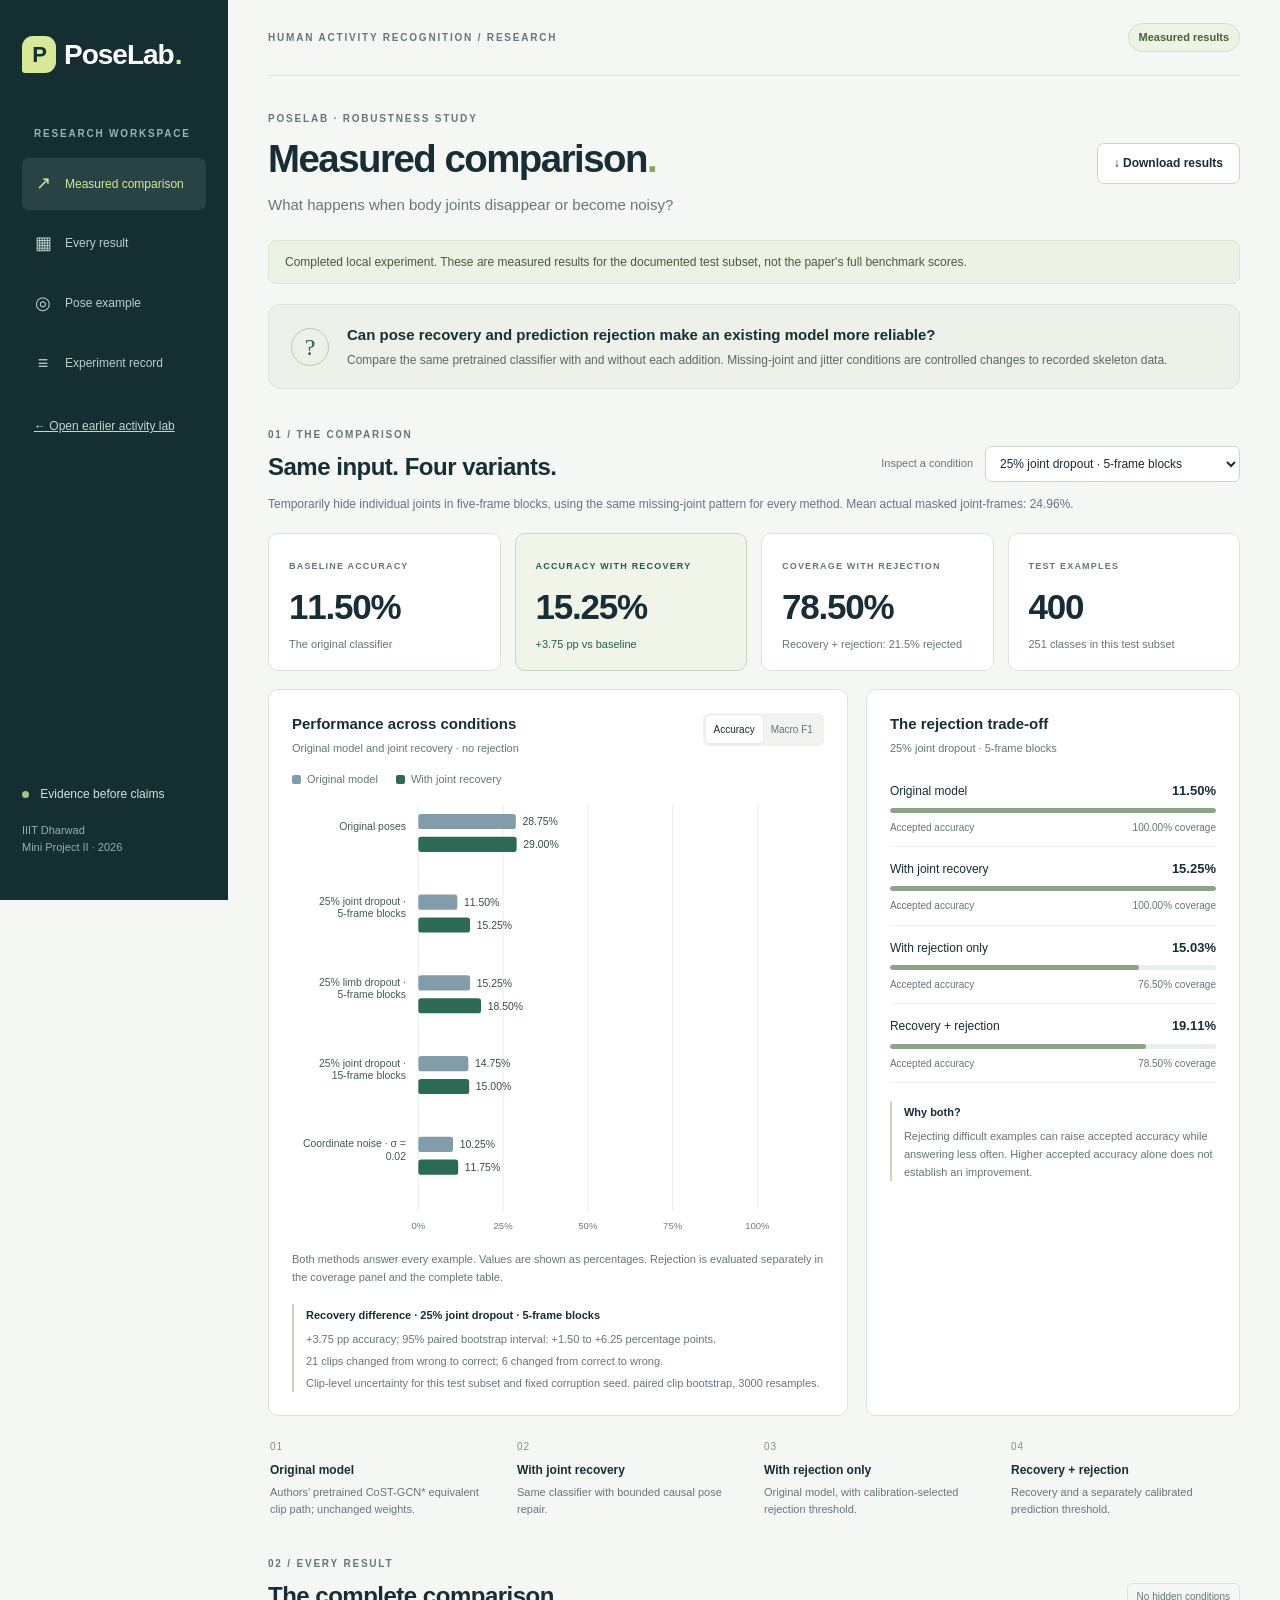
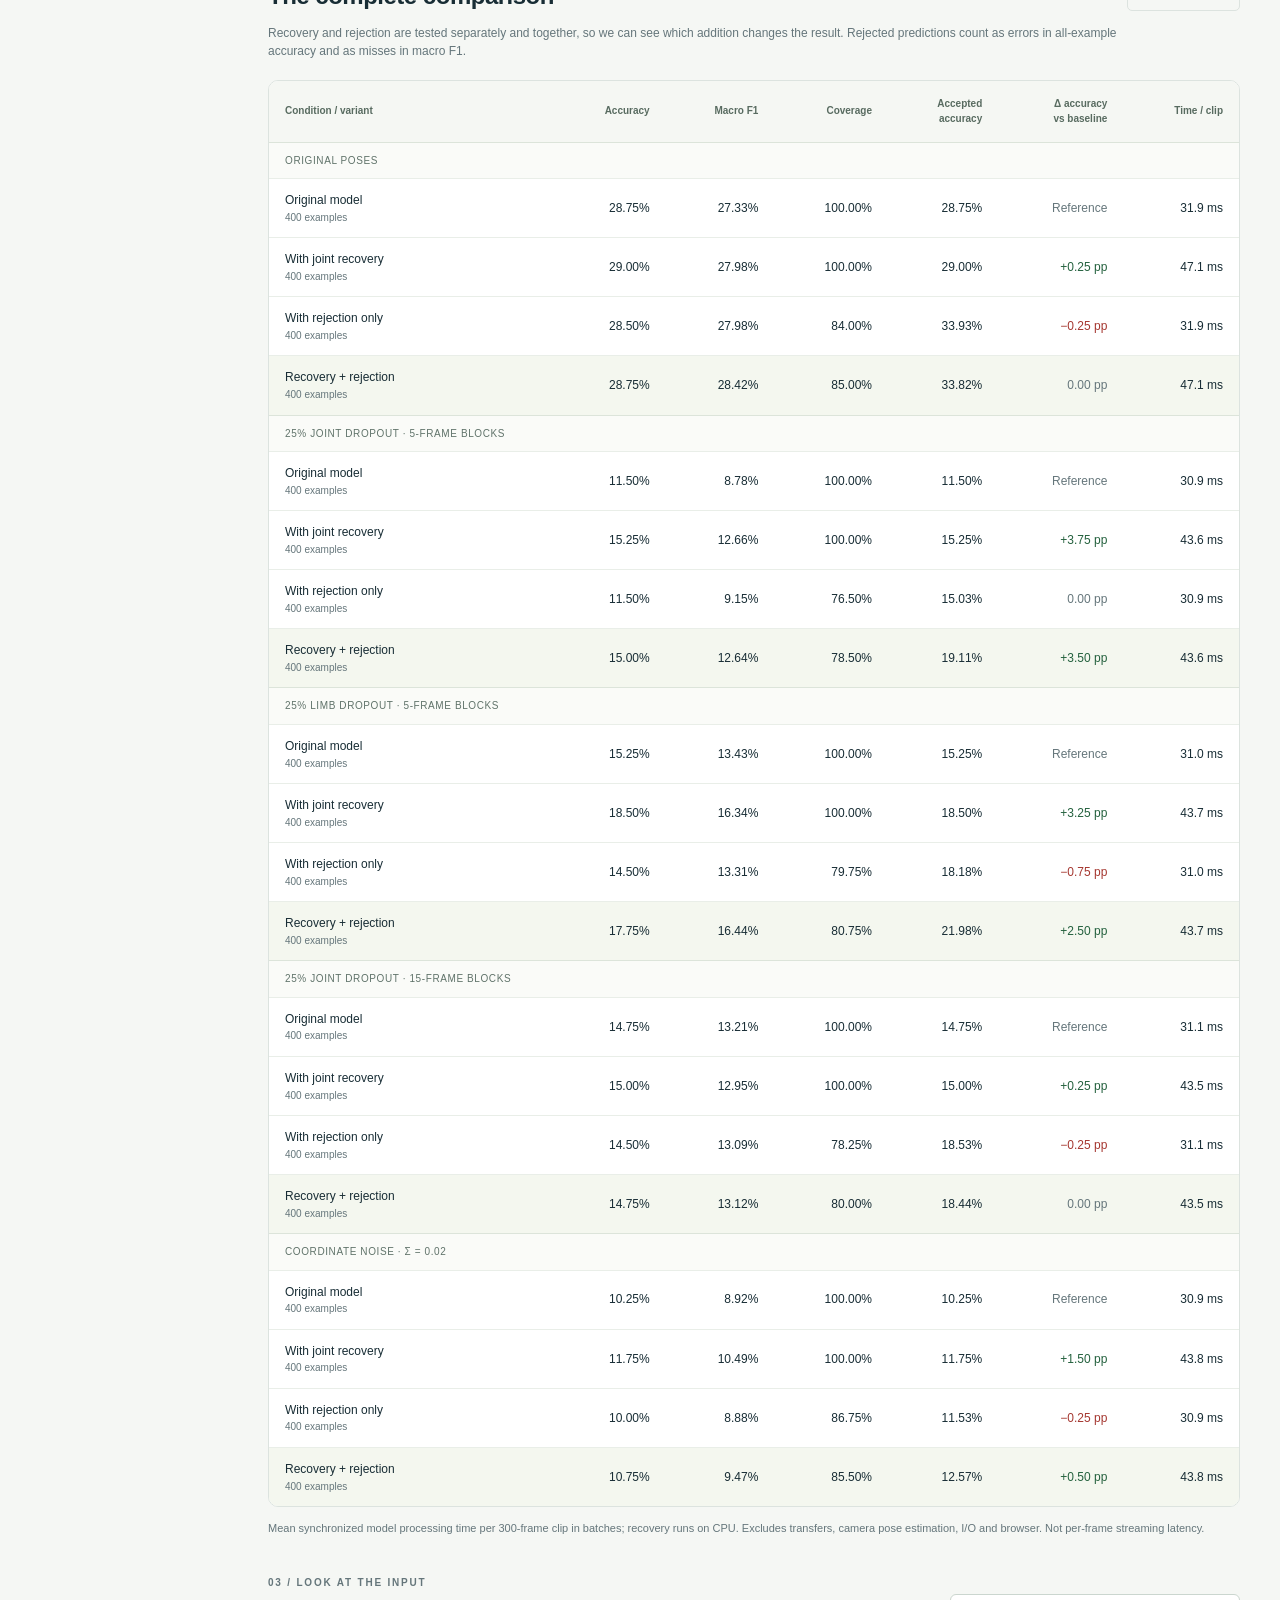
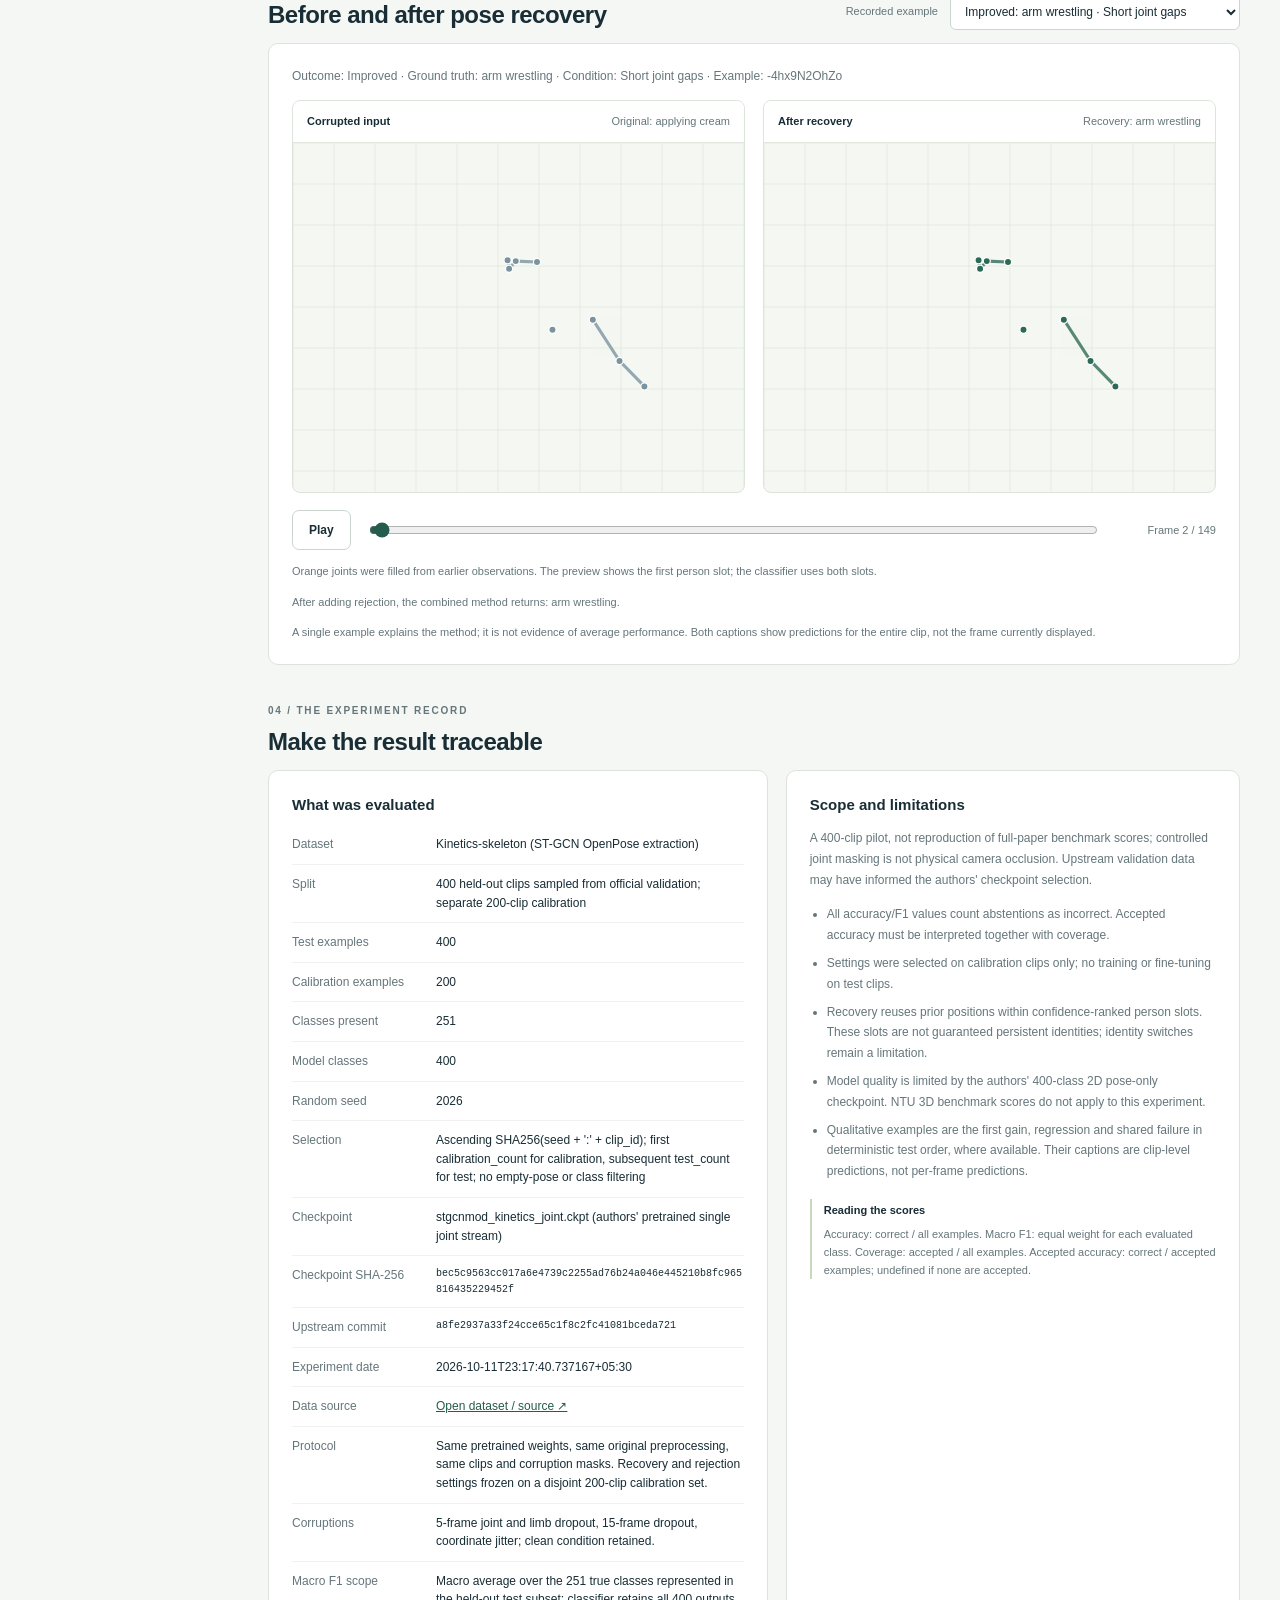
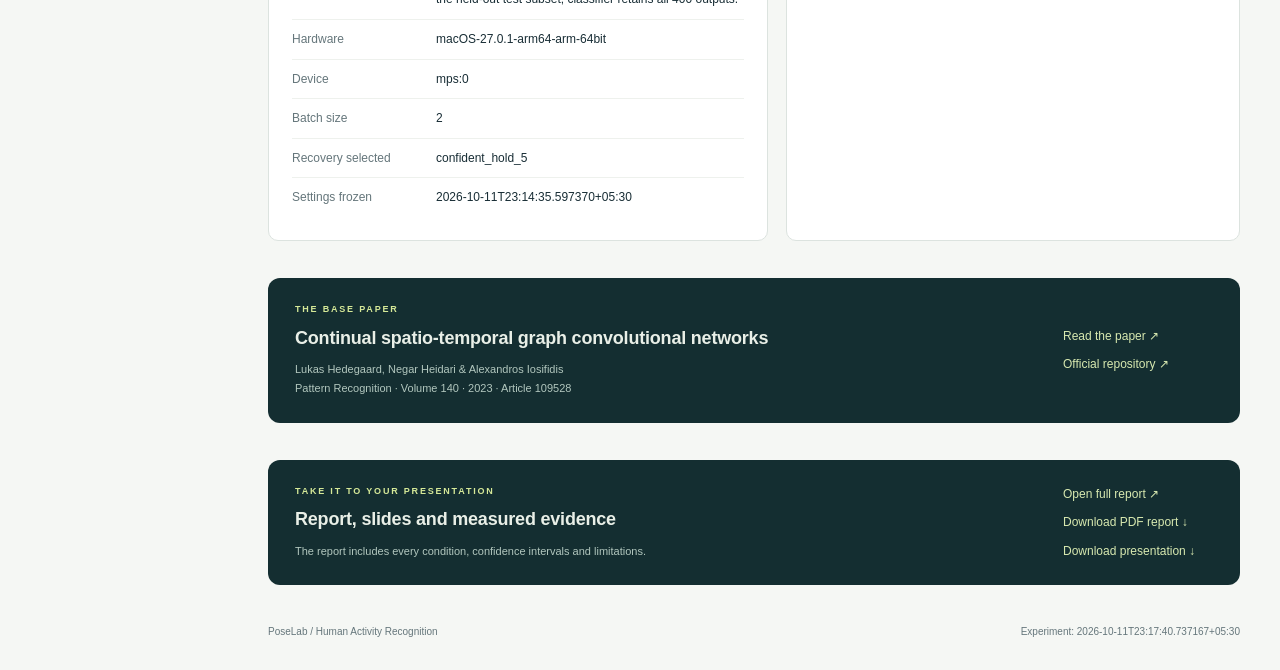
==== static/research.html @ 16454068 "Add Q1-based pose recovery study with measured results and presentation" ====
<!doctype html>
<html lang="en">
  <head>
    <meta charset="UTF-8" />
    <meta name="viewport" content="width=device-width,initial-scale=1" />
    <meta name="color-scheme" content="light" />
    <title>PoseLab · Research comparison</title>
    <link rel="stylesheet" href="/static/research.css" />
    <script src="/static/research.js" defer></script>
  </head>
  <body>
    <a class="skip-link" href="#main">Skip to results</a>
    <aside class="sidebar">
      <a href="/" class="brand"
        ><span class="brand-symbol">P</span>PoseLab<span class="brand-dot"
          >.</span
        ></a
      >
      <p class="eyebrow side-label">RESEARCH WORKSPACE</p>
      <nav aria-label="Research navigation">
        <a class="nav-link active" href="#main"
          ><span aria-hidden="true">↗</span> Measured comparison</a
        >
        <a class="nav-link" href="#all-results"
          ><span aria-hidden="true">▦</span> Every result</a
        >
        <a class="nav-link" href="#pose-example"
          ><span aria-hidden="true">◎</span> Pose example</a
        >
        <a class="nav-link" href="#protocol"
          ><span aria-hidden="true">≡</span> Experiment record</a
        >
      </nav>
      <a class="back-link" href="/lab">← Open earlier activity lab</a>
      <div class="side-bottom">
        <span class="status-dot"></span> Evidence before claims
        <p>IIIT Dharwad<br />Mini Project II · 2026</p>
      </div>
    </aside>
    <main id="main">
      <header class="topbar">
        <span class="eyebrow">HUMAN ACTIVITY RECOGNITION / RESEARCH</span
        ><span id="run-status" class="status-pill">Results pending</span>
      </header>
      <section class="intro" aria-labelledby="page-title">
        <div>
          <p class="eyebrow overline">POSELAB · ROBUSTNESS STUDY</p>
          <h1 id="page-title">Measured comparison<span>.</span></h1>
          <p class="intro-copy">
            What happens when body joints disappear or become noisy?
          </p>
        </div>
        <a
          id="download-results"
          class="button secondary"
          href="/static/research-results.json"
          download
          aria-disabled="true"
          >↓ Download results</a
        >
      </section>
      <div id="load-status" class="notice" role="status" aria-live="polite">
        Waiting for a completed experiment. This page will display measured
        results when they are available.
      </div>
      <section class="question-card" aria-label="Research question">
        <div class="question-icon" aria-hidden="true">?</div>
        <div>
          <h2>
            Can pose recovery and prediction rejection make an existing model
            more reliable?
          </h2>
          <p>
            Compare the same pretrained classifier with and without each
            addition. Missing-joint and jitter conditions are controlled changes
            to recorded skeleton data.
          </p>
        </div>
      </section>
      <section id="comparison" aria-labelledby="comparison-title">
        <div class="section-heading">
          <div>
            <p class="eyebrow overline">01 / THE COMPARISON</p>
            <h2 id="comparison-title">Same input. Four variants.</h2>
          </div>
          <label class="condition-control"
            >Inspect a condition<select id="condition-select" disabled>
              <option>Awaiting results</option>
            </select></label
          >
        </div>
        <p id="condition-description" class="section-copy">
          All predictions must use the same test examples and checkpoint for a
          fair comparison.
        </p>
        <div class="metric-cards">
          <article class="metric-card">
            <span class="eyebrow">BASELINE ACCURACY</span
            ><strong id="baseline-accuracy">—</strong>
            <p>The original classifier</p>
          </article>
          <article class="metric-card featured">
            <span class="eyebrow">ACCURACY WITH RECOVERY</span
            ><strong id="recovery-accuracy">—</strong>
            <p><span id="accuracy-delta">No measured difference yet</span></p>
          </article>
          <article class="metric-card">
            <span class="eyebrow">COVERAGE WITH REJECTION</span
            ><strong id="combined-coverage">—</strong>
            <p id="coverage-detail">Accepted predictions / all examples</p>
          </article>
          <article class="metric-card">
            <span class="eyebrow">TEST EXAMPLES</span
            ><strong id="test-count">—</strong>
            <p id="class-count">Same examples for every variant</p>
          </article>
        </div>
        <div class="chart-grid">
          <article class="panel chart-panel">
            <div class="panel-heading">
              <div>
                <h3>Performance across conditions</h3>
                <p>Original model and joint recovery · no rejection</p>
              </div>
              <div class="segmented" role="group" aria-label="Chart metric">
                <button
                  type="button"
                  class="selected"
                  data-metric="accuracy"
                  aria-pressed="true"
                >
                  Accuracy</button
                ><button
                  type="button"
                  data-metric="macro_f1"
                  aria-pressed="false"
                >
                  Macro F1
                </button>
              </div>
            </div>
            <div class="legend">
              <span><i class="swatch baseline"></i>Original model</span
              ><span><i class="swatch combined"></i>With joint recovery</span>
            </div>
            <div id="performance-chart" class="chart-empty">
              No measured results to plot.
            </div>
            <p class="helper">
              Both methods answer every example. Values are shown as
              percentages. Rejection is evaluated separately in the coverage
              panel and the complete table.
            </p>
            <div id="paired-recovery" class="definition" hidden>
              <strong id="paired-title">Recovery difference</strong>
              <p id="paired-interval"></p>
              <p id="paired-counts"></p>
              <p id="paired-scope"></p>
            </div>
          </article>
          <article class="panel coverage-panel">
            <div class="panel-heading">
              <div>
                <h3>The rejection trade-off</h3>
                <p id="coverage-condition">Selected condition</p>
              </div>
            </div>
            <div id="coverage-chart" class="coverage-empty">
              Accepted accuracy will be shown alongside the fraction of
              predictions retained.
            </div>
            <div class="definition">
              <strong>Why both?</strong>
              <p>
                Rejecting difficult examples can raise accepted accuracy while
                answering less often. Higher accepted accuracy alone does not
                establish an improvement.
              </p>
            </div>
          </article>
        </div>
        <div id="variant-descriptions" class="variant-grid"></div>
      </section>
      <section id="all-results" aria-labelledby="results-title">
        <div class="section-heading">
          <div>
            <p class="eyebrow overline">02 / EVERY RESULT</p>
            <h2 id="results-title">The complete comparison</h2>
          </div>
          <span class="small-tag">No hidden conditions</span>
        </div>
        <p class="section-copy">
          Recovery and rejection are tested separately and together, so we can
          see which addition changes the result. Rejected predictions count as
          errors in all-example accuracy and as misses in macro F1.
        </p>
        <div class="panel table-wrap">
          <table>
            <caption class="sr-only">
              Measured results by corruption condition and method. Accuracy and
              macro F1 include every test example; coverage describes
              abstention.
            </caption>
            <thead>
              <tr>
                <th scope="col">Condition / variant</th>
                <th scope="col">Accuracy</th>
                <th scope="col">Macro F1</th>
                <th scope="col">Coverage</th>
                <th scope="col">Accepted<br />accuracy</th>
                <th scope="col">Δ accuracy<br />vs baseline</th>
                <th scope="col">Time / clip</th>
              </tr>
            </thead>
            <tbody id="results-body">
              <tr>
                <td colspan="7" class="table-empty">
                  The experiment has not produced results yet.
                </td>
              </tr>
            </tbody>
          </table>
        </div>
        <p id="latency-note" class="helper">
          Processing time is measured per offline clip. It is not a live-camera
          frame rate or a reproduction of the paper's streaming-speed benchmark.
        </p>
      </section>
      <section id="pose-example" aria-labelledby="example-title">
        <div class="section-heading">
          <div>
            <p class="eyebrow overline">03 / LOOK AT THE INPUT</p>
            <h2 id="example-title">Before and after pose recovery</h2>
          </div>
          <label id="example-selector-wrap" class="condition-control" hidden
            >Recorded example<select id="example-select"></select
          ></label>
        </div>
        <div id="example-empty" class="panel empty-state">
          <span aria-hidden="true">◎</span>
          <h3>No example attached yet</h3>
          <p>
            When an experiment includes a skeleton sequence, this panel shows
            its corrupted input and recovered joints. There are no simulated
            results here.
          </p>
        </div>
        <div id="example-content" class="panel example-panel" hidden>
          <p id="example-description" class="example-description"></p>
          <div class="pose-grid">
            <figure>
              <figcaption>
                <span>Corrupted input</span
                ><span id="before-prediction" class="prediction-label">—</span>
              </figcaption>
              <svg
                id="pose-before"
                viewBox="0 0 440 340"
                role="img"
                aria-label="Corrupted recorded skeleton"
              >
                <g class="pose-grid-lines"></g>
                <g class="pose-drawing"></g>
              </svg>
            </figure>
            <figure>
              <figcaption>
                <span>After recovery</span
                ><span id="after-prediction" class="prediction-label">—</span>
              </figcaption>
              <svg
                id="pose-after"
                viewBox="0 0 440 340"
                role="img"
                aria-label="Recovered recorded skeleton"
              >
                <g class="pose-grid-lines"></g>
                <g class="pose-drawing"></g>
              </svg>
            </figure>
          </div>
          <div class="playback">
            <button id="play-example" type="button" class="button secondary">
              Play</button
            ><label class="sr-only" for="example-frame">Example frame</label
            ><input
              id="example-frame"
              type="range"
              min="0"
              max="0"
              value="0"
            /><span id="frame-label">Frame 1 / 1</span>
          </div>
          <p class="helper">Orange joints were filled from earlier observations. The preview shows the first person slot; the classifier uses both slots.</p>
          <p id="example-rejection-note" class="helper"></p>
          <p class="helper">
            A single example explains the method; it is not evidence of average
            performance. Both captions show predictions for the entire clip, not
            the frame currently displayed.
          </p>
        </div>
      </section>
      <section id="protocol" aria-labelledby="protocol-title">
        <div class="section-heading">
          <div>
            <p class="eyebrow overline">04 / THE EXPERIMENT RECORD</p>
            <h2 id="protocol-title">Make the result traceable</h2>
          </div>
        </div>
        <div class="protocol-grid">
          <article class="panel">
            <h3>What was evaluated</h3>
            <dl id="protocol-details" class="metadata">
              <div>
                <dt>Experiment</dt>
                <dd>Pending</dd>
              </div>
            </dl>
          </article>
          <article class="panel">
            <h3>Scope and limitations</h3>
            <p id="subset-limitation">
              A subset experiment is not a full reproduction of the paper.
              Generalization and live-camera performance require their own
              evaluation.
            </p>
            <ul id="experiment-notes" class="notes">
              <li>No measured results are loaded.</li>
            </ul>
            <div class="definition">
              <strong>Reading the scores</strong>
              <p>
                Accuracy: correct / all examples. Macro F1: equal weight for
                each evaluated class. Coverage: accepted / all examples.
                Accepted accuracy: correct / accepted examples; undefined if
                none are accepted.
              </p>
            </div>
          </article>
        </div>
      </section>
      <section class="paper-card" aria-labelledby="paper-title">
        <div>
          <p class="eyebrow">THE BASE PAPER</p>
          <h2 id="paper-title">
            Continual spatio-temporal graph convolutional networks
          </h2>
          <p>
            Lukas Hedegaard, Negar Heidari &amp; Alexandros Iosifidis<br />Pattern
            Recognition · Volume 140 · 2023 · Article 109528
          </p>
        </div>
        <div class="paper-links">
          <a
            href="https://doi.org/10.1016/j.patcog.2023.109528"
            target="_blank"
            rel="noopener noreferrer"
            >Read the paper ↗</a
          ><a
            href="https://github.com/LukasHedegaard/continual-skeletons"
            target="_blank"
            rel="noopener noreferrer"
            >Official repository ↗</a
          >
        </div>
      </section>
      <section class="paper-card" aria-label="Project deliverables">
        <div><p class="eyebrow">TAKE IT TO YOUR PRESENTATION</p><h2>Report, slides and measured evidence</h2><p>The report includes every condition, confidence intervals and limitations.</p></div>
        <div class="paper-links"><a href="/research/report" target="_blank">Open full report ↗</a><a href="/research/download/report">Download PDF report ↓</a><a href="/research/download/slides">Download presentation ↓</a></div>
      </section>
      <footer>
        <span>PoseLab / Human Activity Recognition</span
        ><span id="updated-at">Experiment date pending</span>
      </footer>
    </main>
  </body>
</html>
---- static/research.css ----
:root {
  --ink: #182d35;
  --muted: #65767b;
  --paper: #f5f7f4;
  --white: #fff;
  --line: #dce3df;
  --green: #255c4d;
  --lime: #d6e998;
  --nav: #142e31;
  --baseline: #829da9;
  --combined: #2d6a56;
  --red: #a53730;
  --orange: #d78044;
}
* {
  box-sizing: border-box;
}
html {
  scroll-behavior: smooth;
  scroll-padding-top: 24px;
}
body {
  margin: 0;
  background: var(--paper);
  color: var(--ink);
  font:
    14px/1.55 -apple-system,
    BlinkMacSystemFont,
    "Segoe UI",
    sans-serif;
}
button,
input,
select {
  font: inherit;
}
button,
select {
  cursor: pointer;
}
button:disabled,
select:disabled {
  cursor: not-allowed;
  opacity: 0.55;
}
a {
  color: var(--green);
}
button,
a,
input,
select {
  -webkit-tap-highlight-color: transparent;
}
button:focus-visible,
a:focus-visible,
input:focus-visible,
select:focus-visible {
  outline: 3px solid var(--orange);
  outline-offset: 4px;
}
[hidden] {
  display: none !important;
}
.sr-only {
  position: absolute;
  width: 1px;
  height: 1px;
  padding: 0;
  margin: -1px;
  overflow: hidden;
  clip: rect(0, 0, 0, 0);
  white-space: nowrap;
  border: 0;
}
.skip-link {
  position: fixed;
  top: 10px;
  left: 10px;
  transform: translateY(-180%);
  background: white;
  padding: 12px;
  z-index: 50;
}
.skip-link:focus {
  transform: translateY(0);
}
.sidebar {
  width: 228px;
  background: var(--nav);
  color: #e5ece7;
  position: fixed;
  inset: 0 auto 0 0;
  padding: 33px 22px;
  display: flex;
  flex-direction: column;
}
.brand {
  text-decoration: none;
  color: white;
  font-size: 28px;
  font-weight: 720;
  letter-spacing: -1px;
  display: flex;
  align-items: center;
  gap: 8px;
}
.brand-symbol {
  display: inline-grid;
  place-items: center;
  background: var(--lime);
  color: var(--nav);
  width: 34px;
  height: 37px;
  border-radius: 11px 11px 11px 3px;
  font-size: 22px;
}
.brand-dot {
  color: var(--lime);
  margin-left: -7px;
}
.eyebrow {
  font-size: 10px;
  letter-spacing: 1.8px;
  font-weight: 700;
}
.side-label {
  color: #9cb4b0;
  margin: 50px 12px 16px;
}
.nav-link {
  display: flex;
  align-items: center;
  gap: 12px;
  color: #bdceca;
  text-decoration: none;
  padding: 12px 11px;
  border-radius: 7px;
  margin-bottom: 8px;
  font-size: 12px;
}
.nav-link span {
  font-size: 18px;
  width: 20px;
  text-align: center;
}
.nav-link:hover {
  background: #203b3e;
}
.nav-link.active {
  background: #294344;
  color: var(--lime);
}
.back-link {
  font-size: 12px;
  color: #c4d6ce;
  padding: 20px 12px;
}
.side-bottom {
  margin-top: auto;
  font-size: 12px;
  color: #d4e2dc;
}
.side-bottom p {
  color: #9ab0ac;
  font-size: 11px;
  margin-top: 18px;
}
.status-dot {
  display: inline-block;
  width: 7px;
  height: 7px;
  border-radius: 50%;
  background: #aac280;
  margin-right: 8px;
}
main {
  margin-left: 228px;
  padding: 0 40px;
  max-width: 1650px;
}
.topbar {
  min-height: 76px;
  border-bottom: 1px solid var(--line);
  display: flex;
  align-items: center;
  justify-content: space-between;
  gap: 20px;
  color: var(--muted);
}
.status-pill {
  white-space: nowrap;
  padding: 5px 10px;
  border: 1px solid #d3ddcb;
  border-radius: 30px;
  background: #edf3e5;
  color: #486039;
  font-size: 11px;
  font-weight: 600;
}
.status-pill.pending {
  background: #f3eee3;
  color: #715b2d;
  border-color: #e5d9bd;
}
.intro {
  display: flex;
  justify-content: space-between;
  align-items: center;
  gap: 24px;
  padding: 35px 0 24px;
}
.intro .eyebrow {
  margin-top: 0;
}
h1 {
  font-size: clamp(30px, 3vw, 44px);
  letter-spacing: -1.5px;
  line-height: 1.12;
  margin: 10px 0 13px;
  font-weight: 660;
}
h1 span {
  color: #8ba45b;
}
.intro-copy {
  font-size: 15px;
  color: var(--muted);
  margin: 0;
}
h2 {
  font-size: 24px;
  line-height: 1.25;
  letter-spacing: -0.5px;
  margin: 6px 0 0;
  font-weight: 620;
}
h3 {
  font-size: 15px;
  line-height: 1.4;
  margin: 0 0 6px;
  font-weight: 650;
}
p {
  margin-top: 0;
}
.overline {
  color: var(--muted);
  margin-bottom: 9px;
}
.button {
  border: 1px solid #cbd5ce;
  border-radius: 7px;
  padding: 10px 16px;
  text-decoration: none;
  display: inline-flex;
  align-items: center;
  justify-content: center;
  gap: 8px;
  font-weight: 600;
  font-size: 12px;
  white-space: nowrap;
  background: white;
  color: var(--ink);
}
.button:hover {
  background: #edf1e9;
}
.button[aria-disabled="true"] {
  pointer-events: none;
  opacity: 0.45;
}
.notice {
  border: 1px solid #e5d9bd;
  background: #fbf5e8;
  color: #64532f;
  padding: 12px 16px;
  border-radius: 8px;
  font-size: 12px;
  margin-bottom: 20px;
}
.notice.loaded {
  background: #edf2e7;
  border-color: #dbe6ca;
  color: #455b36;
}
.question-card {
  border: 1px solid var(--line);
  border-radius: 12px;
  background: #edf1e9;
  padding: 19px 22px;
  display: flex;
  gap: 18px;
  align-items: center;
}
.question-icon {
  flex: 0 0 38px;
  width: 38px;
  height: 38px;
  border: 1px solid #bccbb6;
  border-radius: 50%;
  display: grid;
  place-items: center;
  font-family: Georgia, serif;
  font-size: 24px;
  color: var(--green);
}
.question-card h2 {
  font-size: 15px;
  letter-spacing: 0;
  line-height: 1.5;
  margin: 0 0 4px;
}
.question-card p {
  font-size: 12px;
  color: #586a5e;
  margin: 0;
}
.section-heading {
  display: flex;
  align-items: end;
  justify-content: space-between;
  gap: 24px;
  margin: 38px 0 13px;
}
.condition-control {
  font-size: 11px;
  color: var(--muted);
  display: flex;
  align-items: center;
  gap: 12px;
  flex-shrink: 0;
}
select {
  border: 1px solid #cbd6cf;
  background: white;
  border-radius: 6px;
  padding: 9px 34px 9px 10px;
  color: var(--ink);
  min-width: 154px;
  max-width: 290px;
  font-size: 12px;
}
.section-copy {
  color: var(--muted);
  font-size: 12px;
  margin-bottom: 19px;
  max-width: 850px;
}
.metric-cards {
  display: grid;
  grid-template-columns: repeat(4, 1fr);
  gap: 14px;
  margin-bottom: 18px;
}
.metric-card {
  padding: 20px 20px 16px;
  border: 1px solid var(--line);
  background: white;
  border-radius: 10px;
}
.metric-card .eyebrow {
  color: var(--muted);
  font-size: 9px;
  letter-spacing: 1.2px;
}
.metric-card strong {
  display: block;
  font-size: 35px;
  line-height: 1.15;
  font-weight: 600;
  letter-spacing: -1.2px;
  margin: 12px 0 9px;
  font-variant-numeric: tabular-nums;
}
.metric-card p {
  font-size: 11px;
  color: var(--muted);
  margin: 0;
}
.metric-card.featured {
  background: #f0f4e9;
  border-color: #c9d7bb;
}
.metric-card.featured .eyebrow {
  color: var(--green);
}
.delta-positive {
  color: #24613e !important;
}
.delta-negative {
  color: var(--red) !important;
}
.delta-neutral {
  color: var(--muted) !important;
}
.chart-grid {
  display: grid;
  grid-template-columns: 1.55fr 1fr;
  gap: 18px;
}
.panel {
  background: white;
  border: 1px solid var(--line);
  border-radius: 10px;
  padding: 23px;
}
.panel-heading {
  display: flex;
  justify-content: space-between;
  align-items: flex-start;
  gap: 12px;
}
.panel-heading p {
  color: var(--muted);
  font-size: 11px;
  margin-bottom: 12px;
}
.segmented {
  display: flex;
  background: #f0f3ef;
  border-radius: 6px;
  padding: 3px;
  white-space: nowrap;
}
.segmented button {
  font-size: 10px;
  background: none;
  border: 0;
  color: var(--muted);
  border-radius: 4px;
  padding: 6px 8px;
}
.segmented button.selected {
  background: white;
  color: var(--ink);
  box-shadow: 0 1px 3px #20382c15;
}
.legend {
  display: flex;
  gap: 18px;
  font-size: 11px;
  color: var(--muted);
  margin: 2px 0 5px;
}
.legend span {
  display: flex;
  align-items: center;
  gap: 6px;
}
.swatch {
  display: inline-block;
  width: 9px;
  height: 9px;
  border-radius: 2px;
}
.swatch.baseline {
  background: var(--baseline);
}
.swatch.combined {
  background: var(--combined);
}
#performance-chart {
  min-height: 245px;
}
#performance-chart svg {
  width: 100%;
  display: block;
  overflow: visible;
}
#performance-chart text {
  font-family: inherit;
}
.chart-empty,
.coverage-empty {
  display: grid;
  place-items: center;
  text-align: center;
  color: var(--muted);
  font-size: 12px;
  min-height: 245px;
}
.helper {
  font-size: 11px;
  line-height: 1.65;
  color: var(--muted);
  margin: 12px 0 0;
}
.coverage-row {
  padding: 12px 0 11px;
  border-bottom: 1px solid #eef1ed;
}
.coverage-title {
  display: flex;
  justify-content: space-between;
  align-items: baseline;
  gap: 12px;
  font-size: 12px;
}
.coverage-title strong {
  font-size: 13px;
  font-weight: 600;
  font-variant-numeric: tabular-nums;
}
.coverage-meter {
  height: 5px;
  background: #e9efea;
  border-radius: 4px;
  margin: 7px 0;
  overflow: hidden;
}
.coverage-meter span {
  display: block;
  height: 100%;
  background: #8ba586;
  border-radius: 4px;
}
.coverage-meta {
  display: flex;
  justify-content: space-between;
  gap: 10px;
  font-size: 10px;
  color: var(--muted);
}
.definition {
  border-left: 2px solid #c9d7ba;
  padding-left: 12px;
  margin-top: 18px;
}
.definition strong {
  font-size: 11px;
  font-weight: 650;
}
.definition p {
  font-size: 11px;
  color: var(--muted);
  line-height: 1.65;
  margin: 4px 0 0;
}
.variant-grid {
  display: grid;
  grid-template-columns: repeat(4, 1fr);
  gap: 16px;
  margin-top: 19px;
}
.variant-description {
  padding: 0 2px;
}
.variant-number {
  font-size: 10px;
  color: #81917b;
  letter-spacing: 1px;
}
.variant-description h3 {
  font-size: 12px;
  margin: 5px 0;
}
.variant-description p {
  font-size: 11px;
  color: var(--muted);
  margin: 0;
}
.small-tag {
  font-size: 10px;
  border: 1px solid var(--line);
  padding: 5px 9px;
  border-radius: 5px;
  color: var(--muted);
}
.table-wrap {
  padding: 0;
  overflow-x: auto;
}
table {
  width: 100%;
  border-collapse: collapse;
  font-size: 12px;
  font-variant-numeric: tabular-nums;
}
thead th {
  font-size: 10px;
  text-align: right;
  background: #f5f7f3;
  padding: 15px 16px;
  color: #586b60;
  font-weight: 600;
  white-space: nowrap;
}
thead th:first-child {
  text-align: left;
  min-width: 200px;
}
tbody td,
tbody th {
  padding: 12px 16px;
  text-align: right;
  border-top: 1px solid #e9eee8;
  white-space: nowrap;
}
tbody th {
  text-align: left;
  font-weight: 500;
}
tbody tr.condition-heading th {
  font-size: 10px;
  letter-spacing: 0.6px;
  background: #fafbf8;
  color: #60736a;
  padding: 10px 16px;
  text-transform: uppercase;
  border-top: 1px solid #dce4da;
}
tbody tr.combined-row {
  background: #f4f7ef;
}
.table-empty {
  text-align: center;
  padding: 30px;
  color: var(--muted);
}
.table-variant {
  display: block;
}
.table-samples {
  display: block;
  color: var(--muted);
  font-size: 10px;
}
.protocol-grid {
  display: grid;
  grid-template-columns: 1.1fr 1fr;
  gap: 18px;
}
.metadata {
  margin: 10px 0 0;
  font-size: 12px;
}
.metadata > div {
  display: grid;
  grid-template-columns: 132px 1fr;
  gap: 12px;
  padding: 10px 0;
  border-bottom: 1px solid #eef1ed;
}
.metadata > div:last-child {
  border-bottom: 0;
}
.metadata dt {
  color: var(--muted);
}
.metadata dd {
  margin: 0;
  overflow-wrap: anywhere;
}
.metadata dd.hash {
  font-family: ui-monospace, SFMono-Regular, Consolas, monospace;
  font-size: 10px;
}
.protocol-grid > .panel > p {
  font-size: 12px;
  color: var(--muted);
  line-height: 1.75;
  margin: 13px 0;
}
.notes {
  padding-left: 17px;
  font-size: 12px;
  color: var(--muted);
  line-height: 1.7;
}
.notes li {
  margin-bottom: 8px;
}
.empty-state {
  text-align: center;
  padding: 35px;
  display: grid;
  justify-items: center;
}
.empty-state > span {
  font-size: 25px;
  color: #829679;
}
.empty-state h3 {
  margin-top: 12px;
}
.empty-state p {
  font-size: 12px;
  color: var(--muted);
  max-width: 480px;
  margin: 0;
}
.example-description {
  font-size: 12px;
  margin-bottom: 15px;
  color: var(--muted);
}
.pose-grid {
  display: grid;
  grid-template-columns: 1fr 1fr;
  gap: 18px;
}
.pose-grid figure {
  margin: 0;
  border: 1px solid #dce4dc;
  border-radius: 8px;
  overflow: hidden;
  background: #f4f7f2;
}
.pose-grid figcaption {
  display: flex;
  justify-content: space-between;
  gap: 10px;
  padding: 12px 14px;
  background: #fff;
  font-size: 11px;
  font-weight: 600;
  border-bottom: 1px solid #e2e8df;
}
.prediction-label {
  font-weight: 400;
  color: var(--muted);
  text-align: right;
  max-width: 65%;
}
.pose-grid svg {
  display: block;
  width: 100%;
  max-height: 350px;
}
.playback {
  display: flex;
  align-items: center;
  gap: 16px;
  margin-top: 17px;
}
.playback input {
  width: 100%;
  accent-color: var(--green);
}
.playback > span {
  white-space: nowrap;
  color: var(--muted);
  font-size: 11px;
  min-width: 100px;
  text-align: right;
}
.paper-card {
  margin-top: 37px;
  padding: 25px 27px;
  background: var(--nav);
  border-radius: 12px;
  color: #e9efe7;
  display: flex;
  justify-content: space-between;
  align-items: center;
  gap: 22px;
}
.paper-card .eyebrow {
  color: var(--lime);
  font-size: 9px;
}
.paper-card h2 {
  font-size: 18px;
  line-height: 1.4;
  max-width: 560px;
  letter-spacing: -0.2px;
}
.paper-card p:not(.eyebrow) {
  font-size: 11px;
  line-height: 1.7;
  color: #b2c7be;
  margin: 9px 0 0;
}
.paper-links {
  display: flex;
  flex-direction: column;
  gap: 10px;
  min-width: 150px;
  font-size: 12px;
}
.paper-links a {
  color: #d8e9b0;
  text-decoration: none;
}
.paper-links a:hover {
  text-decoration: underline;
}
footer {
  display: flex;
  justify-content: space-between;
  gap: 20px;
  padding: 24px 0 30px;
  margin-top: 15px;
  color: var(--muted);
  font-size: 10px;
}
@media (min-width: 1650px) {
  main {
    margin-right: auto;
  }
}
@media (max-width: 1200px) {
  main {
    padding: 0 25px;
  }
  .sidebar {
    width: 205px;
    padding-left: 17px;
    padding-right: 17px;
  }
  main {
    margin-left: 205px;
  }
  .chart-grid {
    grid-template-columns: 1fr;
  }
  .coverage-panel #coverage-chart {
    display: grid;
    grid-template-columns: 1fr 1fr;
    gap: 0 25px;
  }
  .coverage-panel .definition {
    margin-top: 14px;
  }
  .metric-card {
    padding: 17px 15px;
  }
  .panel {
    padding: 20px;
  }
  .table-wrap {
    padding: 0;
  }
}
@media (max-width: 900px) {
  .sidebar {
    width: 180px;
    padding: 28px 14px;
  }
  .brand {
    font-size: 24px;
  }
  .nav-link {
    font-size: 11px;
    padding: 10px 7px;
    gap: 7px;
  }
  .side-label {
    margin-left: 7px;
    font-size: 8px;
    letter-spacing: 1px;
  }
  main {
    margin-left: 180px;
    padding: 0 22px;
  }
  .intro {
    align-items: flex-start;
    flex-direction: column;
    gap: 18px;
  }
  .metric-cards {
    grid-template-columns: 1fr 1fr;
  }
  .variant-grid {
    grid-template-columns: 1fr 1fr;
  }
  .protocol-grid {
    grid-template-columns: 1fr;
  }
  .section-heading {
    align-items: flex-start;
    gap: 15px;
  }
  .condition-control {
    flex-direction: column;
    align-items: flex-start;
    gap: 4px;
  }
  .paper-card {
    align-items: flex-start;
    flex-direction: column;
  }
  .paper-links {
    flex-direction: row;
    gap: 24px;
  }
  .topbar .eyebrow {
    font-size: 8px;
    letter-spacing: 1px;
  }
  .pose-grid {
    gap: 10px;
  }
  .pose-grid figcaption {
    flex-direction: column;
    gap: 4px;
  }
  .prediction-label {
    max-width: 100%;
    text-align: left;
  }
}
@media (max-width: 640px) {
  .sidebar {
    position: static;
    width: auto;
    padding: 18px 20px;
    display: block;
  }
  .brand {
    font-size: 25px;
  }
  .sidebar nav {
    display: flex;
    gap: 5px;
    overflow-x: auto;
    margin-top: 18px;
  }
  .nav-link {
    white-space: nowrap;
    font-size: 11px;
    padding: 8px 10px;
    margin: 0;
  }
  .nav-link span,
  .side-label,
  .side-bottom,
  .back-link {
    display: none;
  }
  main {
    margin: 0;
    padding: 0 18px;
  }
  .topbar {
    min-height: 57px;
    gap: 12px;
  }
  .topbar .eyebrow {
    max-width: 180px;
  }
  .status-pill {
    font-size: 10px;
  }
  .intro {
    padding-top: 27px;
  }
  h1 {
    font-size: 33px;
  }
  .intro-copy {
    font-size: 13px;
  }
  .question-card {
    padding: 16px;
    gap: 12px;
    align-items: flex-start;
  }
  .question-icon {
    flex-basis: 27px;
    width: 27px;
    height: 27px;
    font-size: 18px;
  }
  .question-card h2 {
    font-size: 13px;
  }
  .question-card p {
    font-size: 11px;
  }
  .section-heading {
    flex-wrap: wrap;
    margin-top: 30px;
  }
  h2 {
    font-size: 22px;
  }
  .condition-control {
    flex-direction: column;
    align-items: flex-start;
    width: 100%;
    max-width: 100%;
    flex-shrink: 1;
  }
  .condition-control select {
    width: 100%;
    max-width: 100%;
    min-width: 0;
  }
  .metric-cards {
    gap: 10px;
  }
  .metric-card {
    padding: 16px 14px;
  }
  .metric-card strong {
    font-size: 31px;
  }
  .metric-card .eyebrow {
    font-size: 8px;
    letter-spacing: 1px;
  }
  .metric-card p {
    font-size: 10px;
  }
  .panel {
    padding: 17px;
  }
  .table-wrap {
    padding: 0;
  }
  .panel-heading {
    flex-wrap: wrap;
  }
  .chart-panel .panel-heading {
    gap: 3px;
  }
  .segmented {
    margin-bottom: 10px;
  }
  .coverage-panel #coverage-chart {
    grid-template-columns: 1fr;
  }
  .variant-grid {
    gap: 17px;
  }
  .pose-grid {
    grid-template-columns: 1fr 1fr;
  }
  .pose-grid figcaption {
    font-size: 10px;
    padding: 10px;
  }
  .playback {
    gap: 10px;
    flex-wrap: wrap;
  }
  .playback input {
    flex: 1;
    min-width: 80px;
  }
  .playback > span {
    font-size: 10px;
    min-width: 85px;
  }
  .metadata > div {
    grid-template-columns: 105px 1fr;
    gap: 9px;
    font-size: 11px;
  }
  .paper-card {
    padding: 21px;
  }
  .paper-card h2 {
    font-size: 16px;
  }
  .paper-links {
    gap: 20px;
    font-size: 11px;
    flex-wrap: wrap;
  }
  footer {
    font-size: 9px;
    flex-wrap: wrap;
  }
  .small-tag {
    display: none;
  }
}
@media (prefers-reduced-motion: reduce) {
  html {
    scroll-behavior: auto;
  }
}
@media print {
  .sidebar,
  .button,
  .segmented,
  .playback,
  .skip-link {
    display: none !important;
  }
  main {
    margin: 0;
    padding: 0;
  }
  .topbar {
    min-height: 45px;
  }
  .panel,
  .metric-card,
  .question-card,
  .paper-card {
    break-inside: avoid;
    box-shadow: none;
  }
  .chart-grid {
    grid-template-columns: 1.4fr 1fr;
  }
  .table-wrap {
    overflow: visible;
  }
  .paper-card {
    color: var(--ink);
    background: white;
    border: 1px solid var(--line);
  }
  .paper-card p,
  .paper-card a,
  .paper-card .eyebrow {
    color: var(--ink);
  }
  .section-heading {
    margin-top: 24px;
  }
  .pose-grid svg {
    max-height: 220px;
  }
}
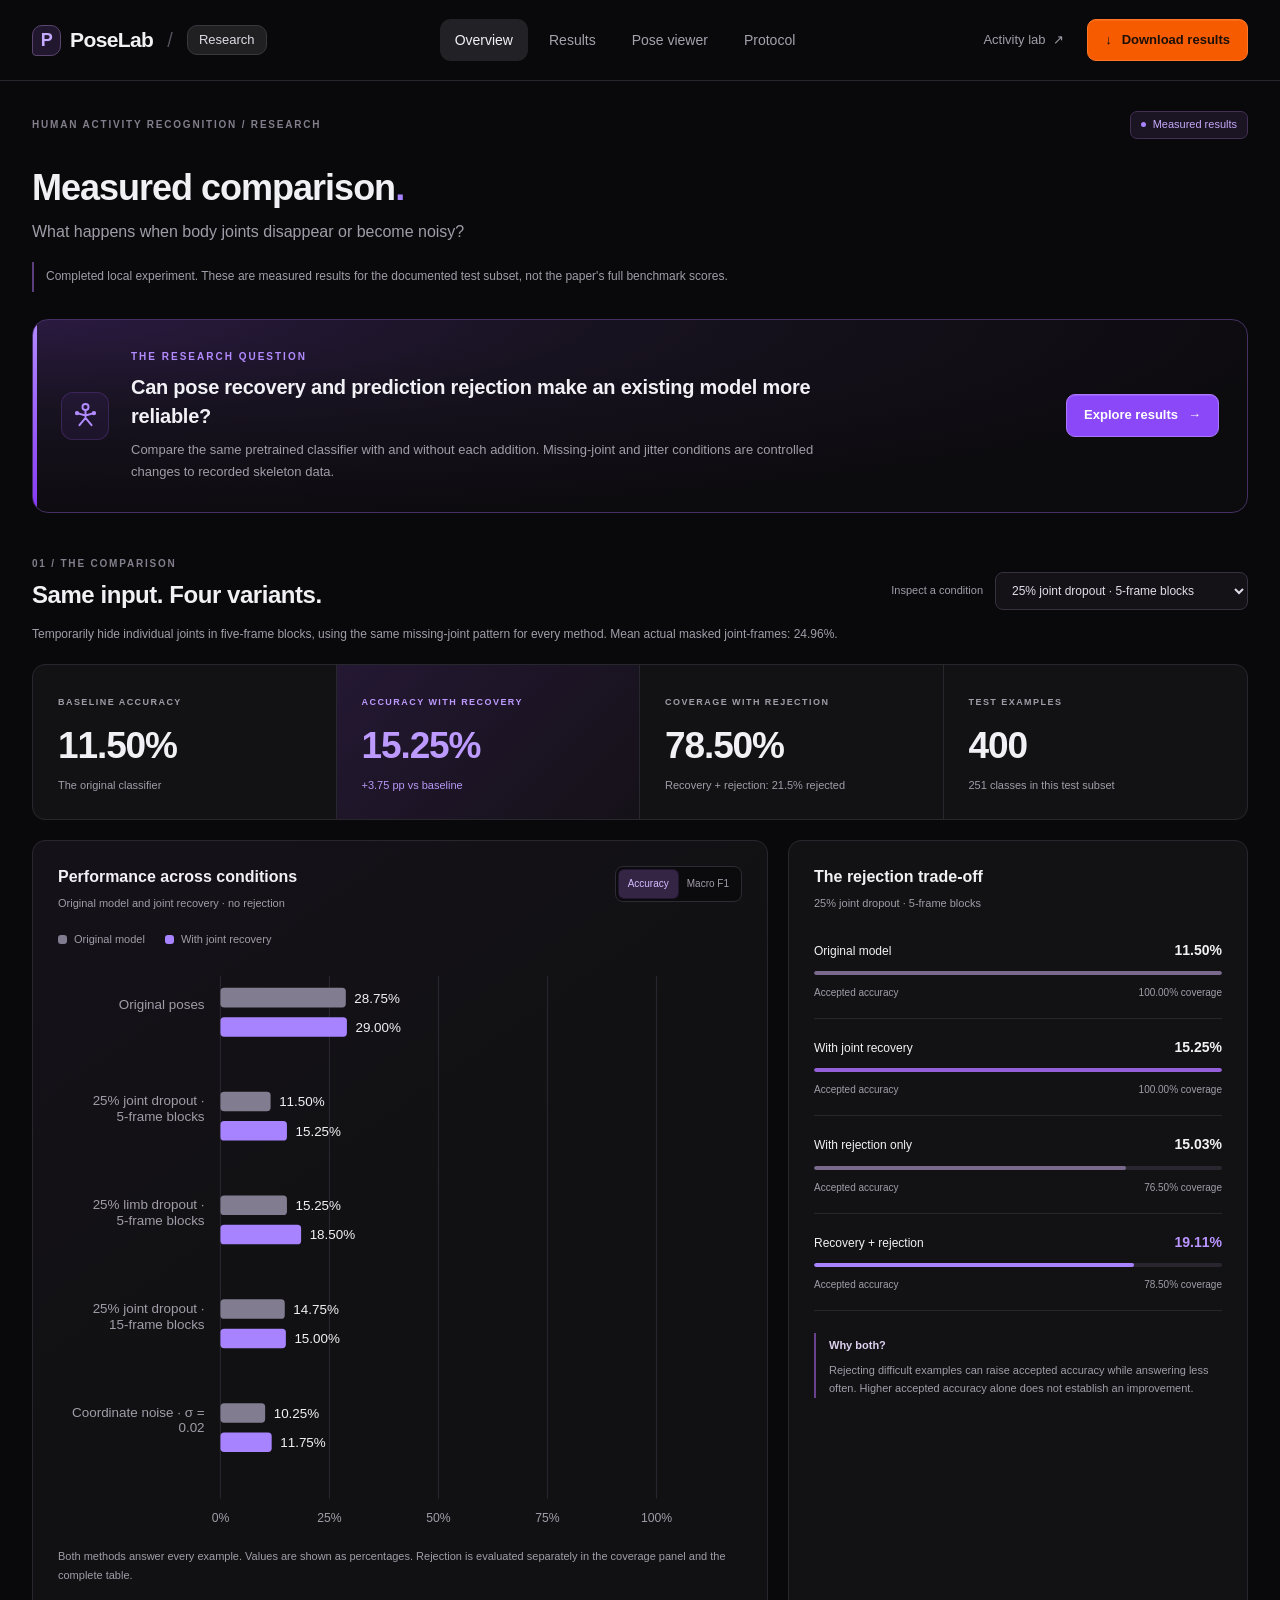
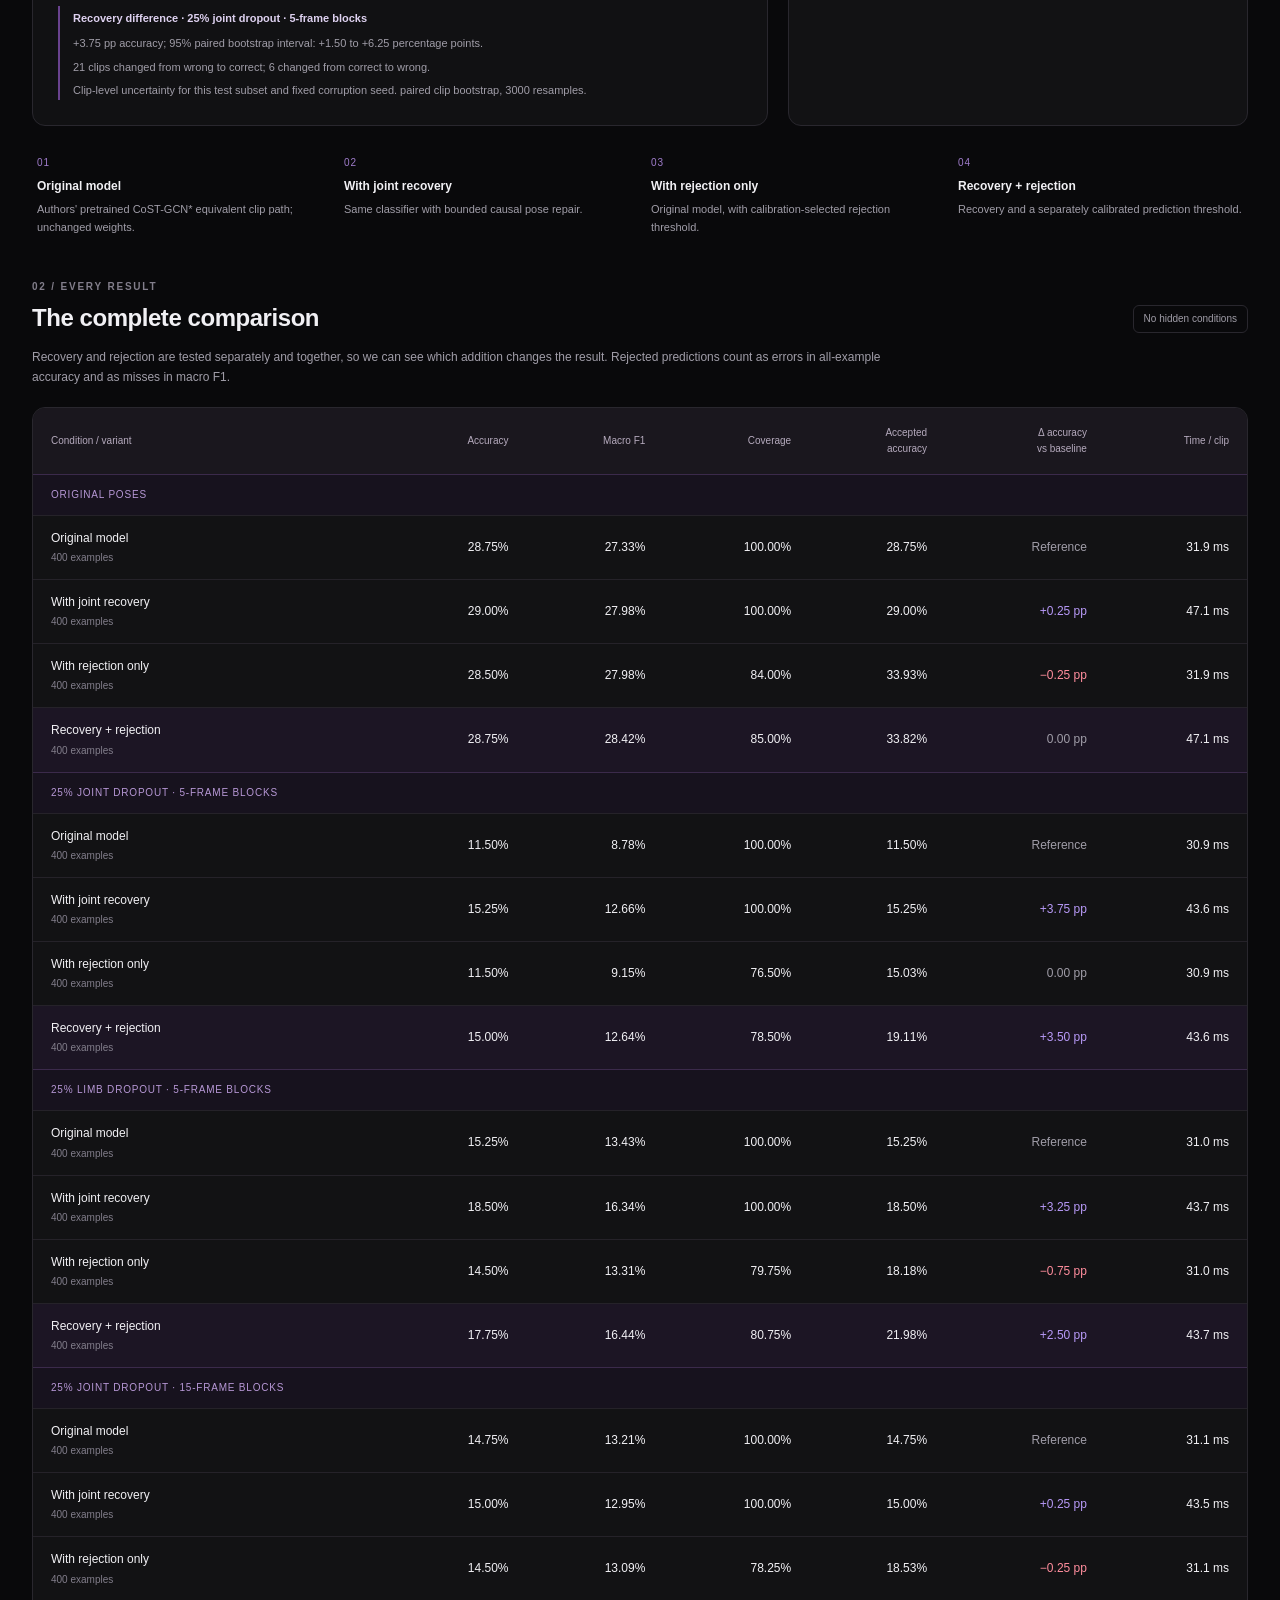
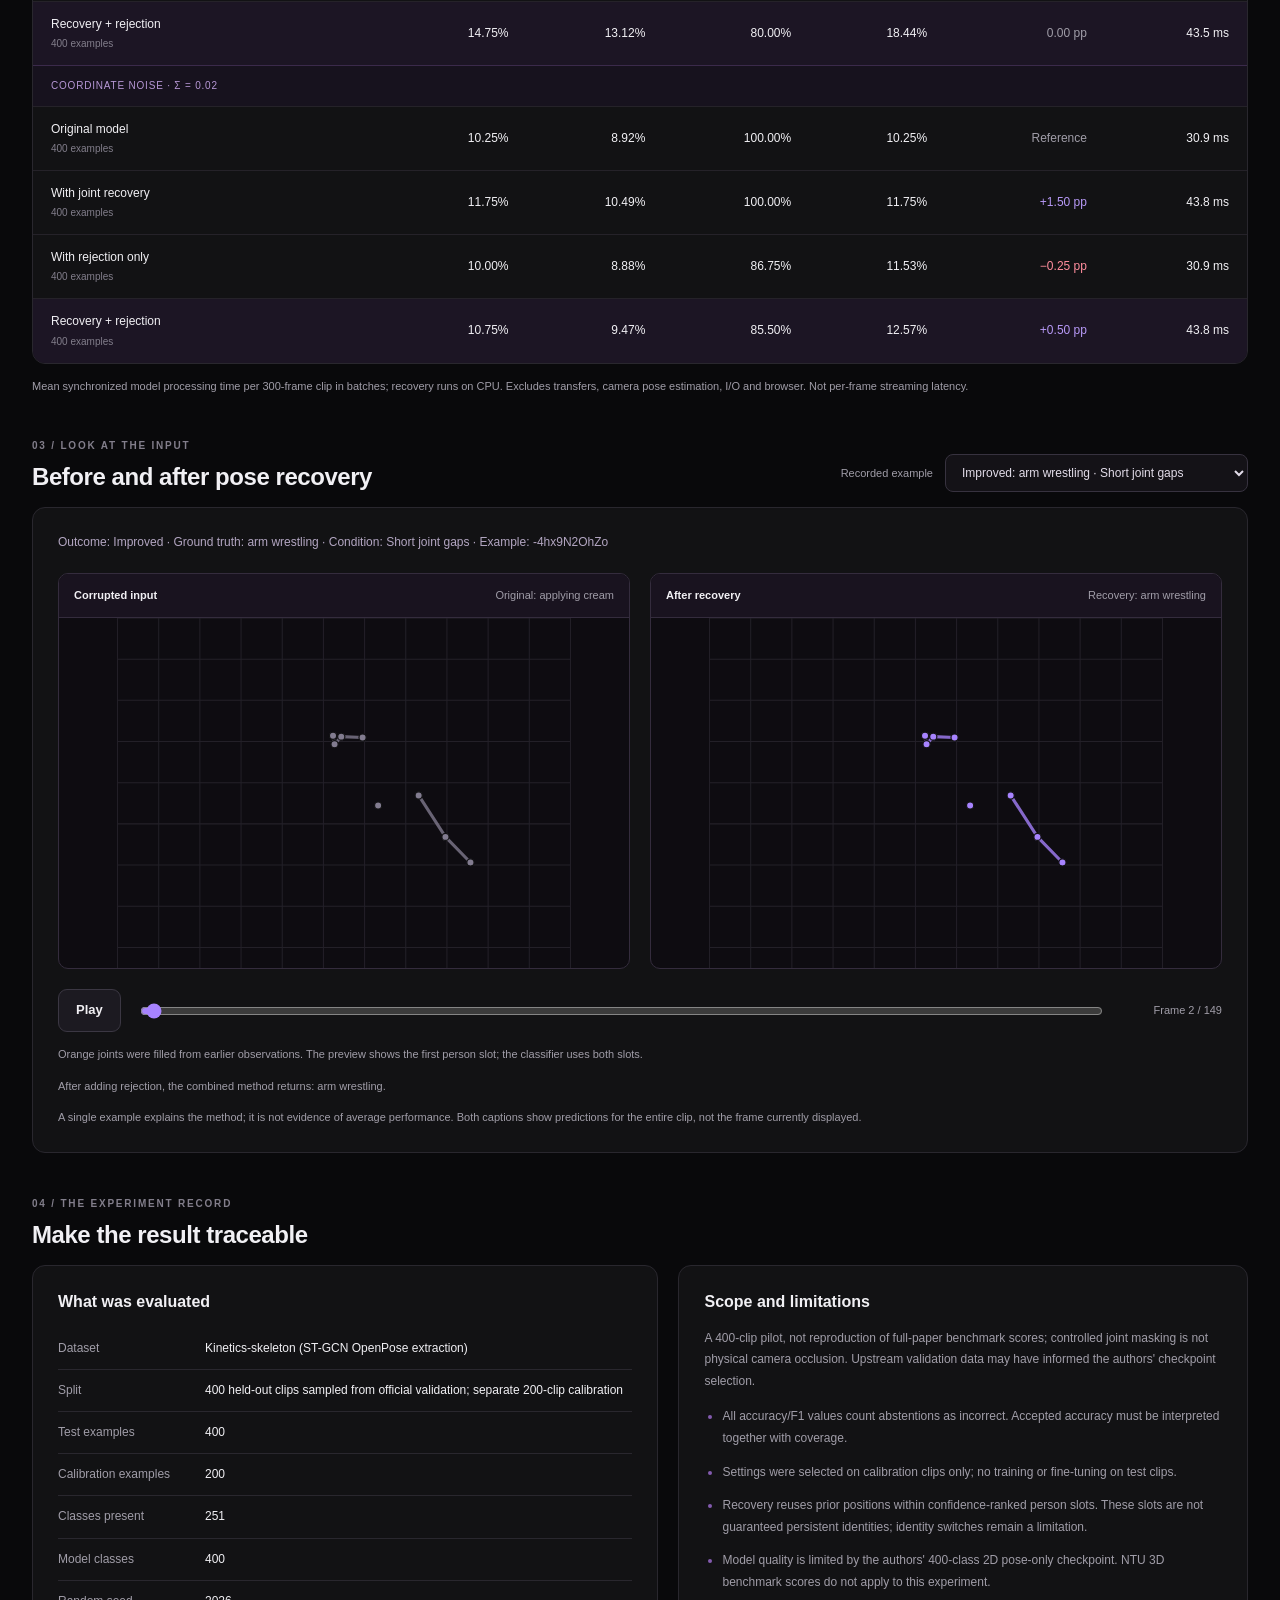
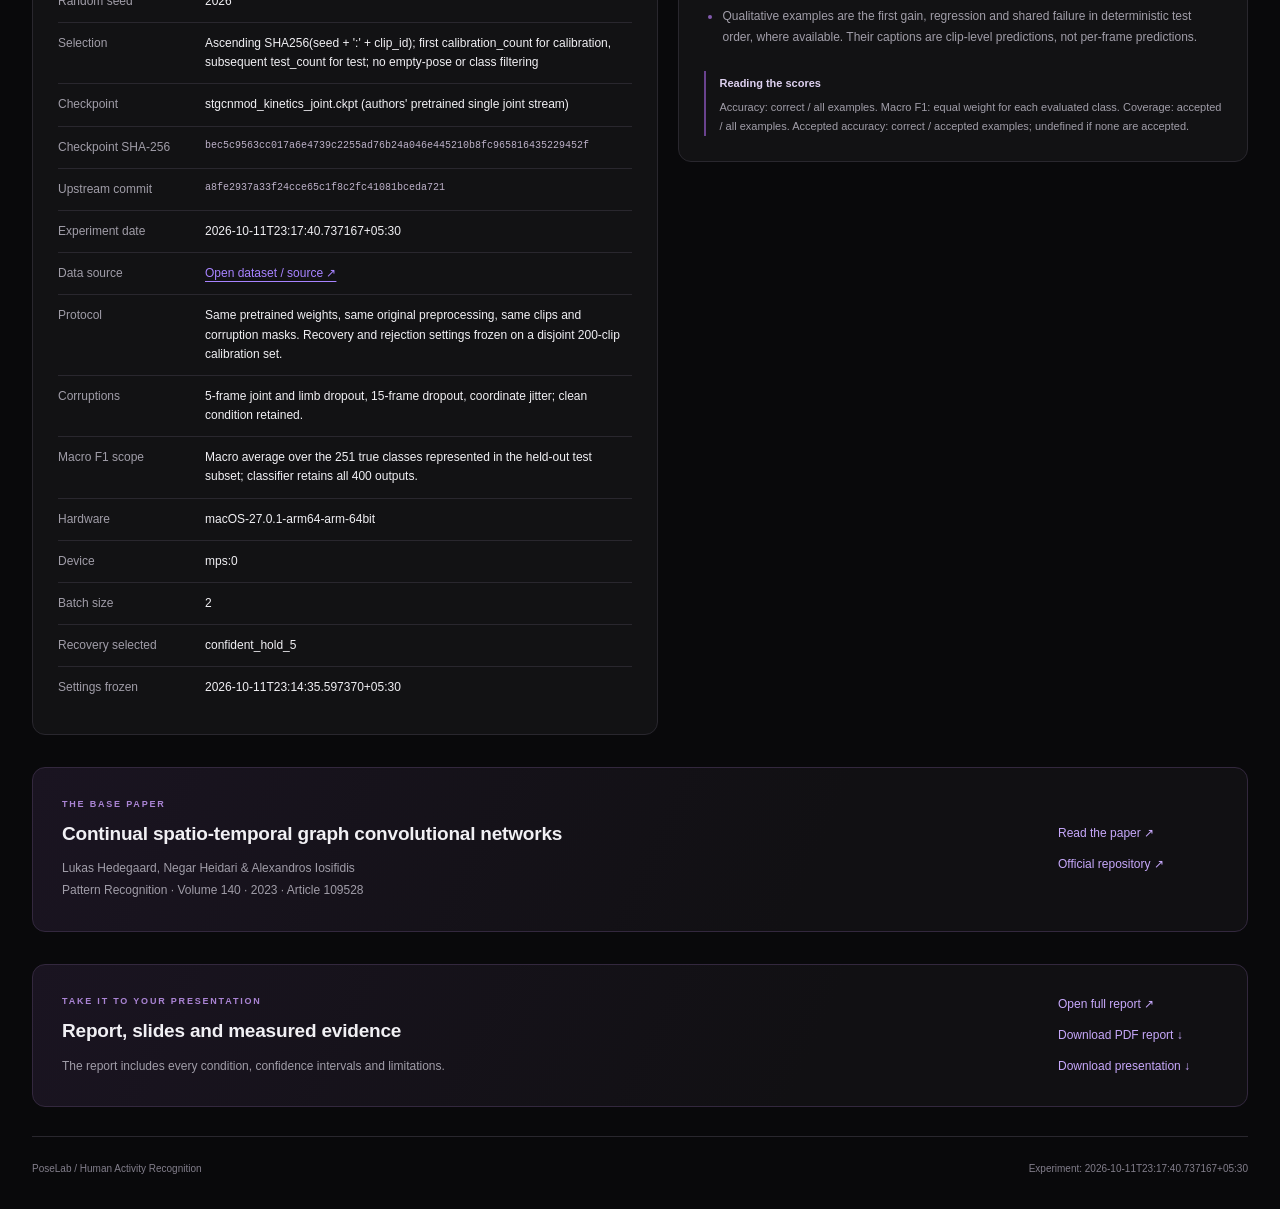
==== commit aebf8a99: "Restyle research dashboard with dark purple reference theme" ====
--- a/static/research.html
+++ b/static/research.html
@@ -3,40 +3,32 @@
   <head>
     <meta charset="UTF-8" />
     <meta name="viewport" content="width=device-width,initial-scale=1" />
-    <meta name="color-scheme" content="light" />
+    <meta name="color-scheme" content="dark" />
     <title>PoseLab · Research comparison</title>
     <link rel="stylesheet" href="/static/research.css" />
     <script src="/static/research.js" defer></script>
   </head>
   <body>
     <a class="skip-link" href="#main">Skip to results</a>
-    <aside class="sidebar">
-      <a href="/" class="brand"
-        ><span class="brand-symbol">P</span>PoseLab<span class="brand-dot"
-          >.</span
-        ></a
-      >
-      <p class="eyebrow side-label">RESEARCH WORKSPACE</p>
-      <nav aria-label="Research navigation">
-        <a class="nav-link active" href="#main"
-          ><span aria-hidden="true">↗</span> Measured comparison</a
-        >
-        <a class="nav-link" href="#all-results"
-          ><span aria-hidden="true">▦</span> Every result</a
-        >
-        <a class="nav-link" href="#pose-example"
-          ><span aria-hidden="true">◎</span> Pose example</a
-        >
-        <a class="nav-link" href="#protocol"
-          ><span aria-hidden="true">≡</span> Experiment record</a
-        >
-      </nav>
-      <a class="back-link" href="/lab">← Open earlier activity lab</a>
-      <div class="side-bottom">
-        <span class="status-dot"></span> Evidence before claims
-        <p>IIIT Dharwad<br />Mini Project II · 2026</p>
+    <header class="app-header">
+      <div class="header-inner">
+        <div class="brand-group">
+          <a href="/" class="brand" aria-label="PoseLab home"><span class="brand-symbol" aria-hidden="true">P</span>PoseLab</a>
+          <span class="workspace-divider" aria-hidden="true">/</span>
+          <span class="workspace-tag">Research</span>
+        </div>
+        <nav class="main-nav" aria-label="Research navigation">
+          <a class="nav-link active" href="#main" aria-current="page">Overview</a>
+          <a class="nav-link" href="#all-results">Results</a>
+          <a class="nav-link" href="#pose-example">Pose viewer</a>
+          <a class="nav-link" href="#protocol">Protocol</a>
+        </nav>
+        <div class="header-actions">
+          <a class="back-link" href="/lab">Activity lab <span aria-hidden="true">↗</span></a>
+          <a id="download-results" class="button action" href="/static/research-results.json" download aria-disabled="true"><span aria-hidden="true">↓</span> Download results</a>
+        </div>
       </div>
-    </aside>
+    </header>
     <main id="main">
       <header class="topbar">
         <span class="eyebrow">HUMAN ACTIVITY RECOGNITION / RESEARCH</span
@@ -44,28 +36,21 @@
       </header>
       <section class="intro" aria-labelledby="page-title">
         <div>
-          <p class="eyebrow overline">POSELAB · ROBUSTNESS STUDY</p>
+          <p class="eyebrow overline">POSELAB / ROBUSTNESS STUDY</p>
           <h1 id="page-title">Measured comparison<span>.</span></h1>
           <p class="intro-copy">
             What happens when body joints disappear or become noisy?
           </p>
         </div>
-        <a
-          id="download-results"
-          class="button secondary"
-          href="/static/research-results.json"
-          download
-          aria-disabled="true"
-          >↓ Download results</a
-        >
       </section>
       <div id="load-status" class="notice" role="status" aria-live="polite">
         Waiting for a completed experiment. This page will display measured
         results when they are available.
       </div>
       <section class="question-card" aria-label="Research question">
-        <div class="question-icon" aria-hidden="true">?</div>
-        <div>
+        <div class="question-icon" aria-hidden="true"><svg viewBox="0 0 24 24" fill="none" stroke="currentColor" stroke-width="1.6" stroke-linecap="round" stroke-linejoin="round"><circle cx="12" cy="5" r="2.5"/><path d="M12 8v6m-7-4 7 2 7-2m-7 4-5 6m5-6 5 6"/><circle cx="5" cy="10" r="1"/><circle cx="19" cy="10" r="1"/></svg></div>
+        <div class="question-copy">
+          <p class="eyebrow">THE RESEARCH QUESTION</p>
           <h2>
             Can pose recovery and prediction rejection make an existing model
             more reliable?
@@ -76,6 +61,7 @@
             to recorded skeleton data.
           </p>
         </div>
+        <a class="button primary" href="#comparison">Explore results <span aria-hidden="true">→</span></a>
       </section>
       <section id="comparison" aria-labelledby="comparison-title">
         <div class="section-heading">
--- a/static/research.css
+++ b/static/research.css
@@ -1,67 +1,78 @@
 :root {
-  --ink: #182d35;
-  --muted: #65767b;
-  --paper: #f5f7f4;
-  --white: #fff;
-  --line: #dce3df;
-  --green: #255c4d;
-  --lime: #d6e998;
-  --nav: #142e31;
-  --baseline: #829da9;
-  --combined: #2d6a56;
-  --red: #a53730;
-  --orange: #d78044;
-}
+  color-scheme: dark;
+  --ink: #f1f0f4;
+  --muted: #a09da8;
+  --subtle: #827e8b;
+  --paper: #09090b;
+  --surface: #121214;
+  --surface-raised: #1b1a1e;
+  --line: #29272e;
+  --accent: #a783ff;
+  --accent-strong: #8b48f8;
+  --accent-line: #443061;
+  --baseline: #827c90;
+  --combined: #a783ff;
+  --red: #ff8d9d;
+  --orange: #ff680a;
+  --imputed: #ffaf69;
+  --chart-grid: #27252d;
+  --pose-grid: #232028;
+  --pose-outline: #121214;
+}
+
 * {
   box-sizing: border-box;
 }
+
 html {
   scroll-behavior: smooth;
-  scroll-padding-top: 24px;
-}
+  scroll-padding-top: 110px;
+}
+
 body {
   margin: 0;
   background: var(--paper);
   color: var(--ink);
-  font:
-    14px/1.55 -apple-system,
-    BlinkMacSystemFont,
-    "Segoe UI",
-    sans-serif;
-}
-button,
-input,
-select {
+  font: 14px/1.6 -apple-system, BlinkMacSystemFont, "Segoe UI", sans-serif;
+  -webkit-font-smoothing: antialiased;
+}
+
+button, input, select {
   font: inherit;
 }
-button,
-select {
+
+button, select {
   cursor: pointer;
 }
-button:disabled,
-select:disabled {
+
+button:disabled, select:disabled {
   cursor: not-allowed;
-  opacity: 0.55;
-}
+  opacity: .5;
+}
+
 a {
-  color: var(--green);
-}
-button,
-a,
-input,
-select {
+  color: var(--accent);
+  text-underline-offset: 4px;
+}
+
+button, a, input, select {
   -webkit-tap-highlight-color: transparent;
 }
-button:focus-visible,
-a:focus-visible,
-input:focus-visible,
-select:focus-visible {
-  outline: 3px solid var(--orange);
-  outline-offset: 4px;
-}
+
+button:focus-visible, a:focus-visible, input:focus-visible, select:focus-visible {
+  outline: 2px solid var(--accent);
+  outline-offset: 5px;
+}
+
+::selection {
+  background: #713bbc;
+  color: #fff;
+}
+
 [hidden] {
   display: none !important;
 }
+
 .sr-only {
   position: absolute;
   width: 1px;
@@ -73,423 +84,587 @@
   white-space: nowrap;
   border: 0;
 }
+
 .skip-link {
   position: fixed;
-  top: 10px;
-  left: 10px;
+  top: 12px;
+  left: 12px;
   transform: translateY(-180%);
-  background: white;
-  padding: 12px;
-  z-index: 50;
-}
+  background: var(--surface-raised);
+  padding: 12px 18px;
+  border-radius: 8px;
+  z-index: 100;
+}
+
 .skip-link:focus {
   transform: translateY(0);
 }
-.sidebar {
-  width: 228px;
-  background: var(--nav);
-  color: #e5ece7;
-  position: fixed;
-  inset: 0 auto 0 0;
-  padding: 33px 22px;
-  display: flex;
-  flex-direction: column;
-}
+
+.app-header {
+  position: sticky;
+  top: 0;
+  z-index: 30;
+  border-bottom: 1px solid var(--line);
+  background: #0a0a0cf5;
+  backdrop-filter: blur(18px);
+}
+
+.header-inner {
+  min-height: 80px;
+  padding: 0 32px;
+  margin: auto;
+  max-width: 1800px;
+  display: flex;
+  align-items: center;
+  justify-content: space-between;
+  gap: 24px;
+}
+
+.brand-group, .brand, .header-actions, .main-nav {
+  display: flex;
+  align-items: center;
+}
+
+.brand-group {
+  gap: 14px;
+  flex-shrink: 0;
+}
+
 .brand {
+  gap: 9px;
   text-decoration: none;
-  color: white;
-  font-size: 28px;
-  font-weight: 720;
-  letter-spacing: -1px;
+  color: var(--ink);
+  font-size: 21px;
+  font-weight: 650;
+  letter-spacing: -.6px;
+}
+
+.brand-symbol {
+  display: grid;
+  place-items: center;
+  width: 29px;
+  height: 31px;
+  border: 1px solid #5b456f;
+  border-radius: 10px 10px 10px 4px;
+  color: #c5aaff;
+  background: #21182f;
+  font-size: 18px;
+}
+
+.workspace-divider {
+  color: #534f59;
+  font-size: 20px;
+}
+
+.workspace-tag {
+  padding: 4px 11px;
+  border: 1px solid #3a373f;
+  border-radius: 10px;
+  background: #202023;
+  font-size: 13px;
+  color: #dedce3;
+}
+
+.main-nav {
+  gap: 6px;
+}
+
+.nav-link {
+  padding: 10px 15px;
+  color: #a5a2ac;
+  border-radius: 11px;
+  text-decoration: none;
+  white-space: nowrap;
+  font-size: 14px;
+  transition: background .16s, color .16s;
+}
+
+.nav-link:hover {
+  background: #19181c;
+  color: var(--ink);
+}
+
+.nav-link.active {
+  color: var(--ink);
+  background: #222125;
+}
+
+.header-actions {
+  gap: 23px;
+}
+
+.back-link {
+  color: var(--muted);
+  font-size: 13px;
+  text-decoration: none;
+  white-space: nowrap;
+}
+
+.back-link:hover {
+  color: var(--ink);
+}
+
+.back-link span {
+  margin-left: 4px;
+}
+
+main {
+  max-width: 1320px;
+  margin: 0 auto;
+  padding: 0 32px;
+}
+
+.topbar {
+  padding-top: 30px;
   display: flex;
   align-items: center;
-  gap: 8px;
-}
-.brand-symbol {
-  display: inline-grid;
-  place-items: center;
-  background: var(--lime);
-  color: var(--nav);
-  width: 34px;
-  height: 37px;
-  border-radius: 11px 11px 11px 3px;
-  font-size: 22px;
-}
-.brand-dot {
-  color: var(--lime);
-  margin-left: -7px;
-}
+  justify-content: space-between;
+  gap: 20px;
+  color: var(--subtle);
+}
+
 .eyebrow {
   font-size: 10px;
   letter-spacing: 1.8px;
-  font-weight: 700;
-}
-.side-label {
-  color: #9cb4b0;
-  margin: 50px 12px 16px;
-}
-.nav-link {
-  display: flex;
-  align-items: center;
-  gap: 12px;
-  color: #bdceca;
-  text-decoration: none;
-  padding: 12px 11px;
+  font-weight: 600;
+}
+
+.status-pill {
+  padding: 4px 10px;
+  border: 1px solid #423055;
   border-radius: 7px;
-  margin-bottom: 8px;
-  font-size: 12px;
-}
-.nav-link span {
-  font-size: 18px;
-  width: 20px;
-  text-align: center;
-}
-.nav-link:hover {
-  background: #203b3e;
-}
-.nav-link.active {
-  background: #294344;
-  color: var(--lime);
-}
-.back-link {
-  font-size: 12px;
-  color: #c4d6ce;
-  padding: 20px 12px;
-}
-.side-bottom {
-  margin-top: auto;
-  font-size: 12px;
-  color: #d4e2dc;
-}
-.side-bottom p {
-  color: #9ab0ac;
+  background: #1a1423;
+  color: #c5a8f9;
   font-size: 11px;
-  margin-top: 18px;
-}
-.status-dot {
+  white-space: nowrap;
+}
+
+.status-pill::before {
+  content: "";
   display: inline-block;
-  width: 7px;
-  height: 7px;
+  width: 5px;
+  height: 5px;
   border-radius: 50%;
-  background: #aac280;
-  margin-right: 8px;
-}
-main {
-  margin-left: 228px;
-  padding: 0 40px;
-  max-width: 1650px;
-}
-.topbar {
-  min-height: 76px;
-  border-bottom: 1px solid var(--line);
+  background: var(--accent);
+  margin: 0 7px 1px 0;
+}
+
+.status-pill.pending {
+  color: #e8b78a;
+  background: #251b13;
+  border-color: #543823;
+}
+
+.intro {
   display: flex;
   align-items: center;
   justify-content: space-between;
-  gap: 20px;
-  color: var(--muted);
-}
-.status-pill {
-  white-space: nowrap;
-  padding: 5px 10px;
-  border: 1px solid #d3ddcb;
-  border-radius: 30px;
-  background: #edf3e5;
-  color: #486039;
-  font-size: 11px;
-  font-weight: 600;
-}
-.status-pill.pending {
-  background: #f3eee3;
-  color: #715b2d;
-  border-color: #e5d9bd;
-}
-.intro {
-  display: flex;
-  justify-content: space-between;
-  align-items: center;
   gap: 24px;
-  padding: 35px 0 24px;
-}
+  padding: 27px 0 18px;
+}
+
 .intro .eyebrow {
-  margin-top: 0;
-}
+  display: none;
+}
+
 h1 {
-  font-size: clamp(30px, 3vw, 44px);
-  letter-spacing: -1.5px;
-  line-height: 1.12;
-  margin: 10px 0 13px;
-  font-weight: 660;
-}
+  font-size: clamp(28px, 3vw, 36px);
+  line-height: 1.2;
+  letter-spacing: -1px;
+  margin: 0 0 10px;
+  font-weight: 620;
+}
+
 h1 span {
-  color: #8ba45b;
-}
+  color: var(--accent);
+}
+
 .intro-copy {
-  font-size: 15px;
+  font-size: 16px;
   color: var(--muted);
   margin: 0;
 }
+
 h2 {
   font-size: 24px;
-  line-height: 1.25;
-  letter-spacing: -0.5px;
+  line-height: 1.3;
+  letter-spacing: -.45px;
   margin: 6px 0 0;
-  font-weight: 620;
-}
+  font-weight: 600;
+}
+
 h3 {
-  font-size: 15px;
+  font-size: 16px;
   line-height: 1.4;
-  margin: 0 0 6px;
-  font-weight: 650;
-}
+  margin: 0 0 7px;
+  font-weight: 600;
+}
+
 p {
   margin-top: 0;
 }
+
 .overline {
-  color: var(--muted);
-  margin-bottom: 9px;
-}
+  color: var(--subtle);
+  margin-bottom: 7px;
+}
+
 .button {
-  border: 1px solid #cbd5ce;
-  border-radius: 7px;
-  padding: 10px 16px;
-  text-decoration: none;
   display: inline-flex;
   align-items: center;
   justify-content: center;
-  gap: 8px;
-  font-weight: 600;
-  font-size: 12px;
+  gap: 10px;
+  padding: 10px 17px;
+  border: 1px solid #3b3743;
+  border-radius: 9px;
+  text-decoration: none;
+  font-size: 13px;
+  font-weight: 550;
   white-space: nowrap;
-  background: white;
+  background: #1c1a21;
   color: var(--ink);
-}
+  transition: background .16s, border-color .16s;
+}
+
 .button:hover {
-  background: #edf1e9;
-}
+  background: #29242f;
+  border-color: #635174;
+}
+
+.button.action {
+  background: #f65b00;
+  border-color: #ff7726;
+  color: #1c1009;
+  box-shadow: inset 0 1px 0 #ffffff15;
+}
+
+.button.action:hover {
+  background: #ff7019;
+}
+
+.button.primary {
+  background: var(--accent-strong);
+  border-color: #ab77ff;
+  box-shadow: inset 0 1px 0 #ffffff21;
+  color: white;
+}
+
+.button.primary:hover {
+  background: #7840d9;
+}
+
 .button[aria-disabled="true"] {
   pointer-events: none;
-  opacity: 0.45;
-}
+  opacity: .45;
+}
+
 .notice {
-  border: 1px solid #e5d9bd;
-  background: #fbf5e8;
-  color: #64532f;
-  padding: 12px 16px;
-  border-radius: 8px;
   font-size: 12px;
-  margin-bottom: 20px;
-}
+  color: #d9b798;
+  border-left: 2px solid #88572f;
+  padding: 5px 12px;
+  margin: 0 0 27px;
+}
+
 .notice.loaded {
-  background: #edf2e7;
-  border-color: #dbe6ca;
-  color: #455b36;
-}
+  color: var(--muted);
+  border-left-color: #5b3f7d;
+}
+
 .question-card {
-  border: 1px solid var(--line);
-  border-radius: 12px;
-  background: #edf1e9;
-  padding: 19px 22px;
-  display: flex;
-  gap: 18px;
+  position: relative;
+  display: flex;
   align-items: center;
-}
+  gap: 22px;
+  padding: 29px 28px;
+  border: 1px solid var(--accent-line);
+  border-radius: 16px;
+  background: radial-gradient(ellipse at 0 0, #2a1a40 0%, #17121f 34%, #0c0b0e 76%);
+  overflow: hidden;
+}
+
+.question-card::before {
+  content: "";
+  position: absolute;
+  left: 0;
+  top: 0;
+  bottom: 0;
+  width: 4px;
+  background: linear-gradient(#b38aff, #8439f5);
+}
+
 .question-icon {
-  flex: 0 0 38px;
-  width: 38px;
-  height: 38px;
-  border: 1px solid #bccbb6;
-  border-radius: 50%;
+  flex: 0 0 48px;
+  width: 48px;
+  height: 48px;
   display: grid;
   place-items: center;
-  font-family: Georgia, serif;
-  font-size: 24px;
-  color: var(--green);
-}
+  background: #7540bf19;
+  border: 1px solid #633b9566;
+  border-radius: 12px;
+  color: #b18bff;
+}
+
+.question-icon svg {
+  width: 29px;
+  height: 29px;
+}
+
+.question-copy {
+  flex: 1;
+}
+
+.question-card .eyebrow {
+  color: #b18bff;
+  font-size: 10px;
+  letter-spacing: 2px;
+  margin: 0 0 8px;
+}
+
 .question-card h2 {
-  font-size: 15px;
-  letter-spacing: 0;
-  line-height: 1.5;
-  margin: 0 0 4px;
-}
-.question-card p {
-  font-size: 12px;
-  color: #586a5e;
+  font-size: 20px;
+  line-height: 1.45;
+  letter-spacing: -.25px;
+  margin: 0 0 8px;
+  max-width: 690px;
+}
+
+.question-card p:not(.eyebrow) {
+  color: var(--muted);
+  font-size: 13px;
+  max-width: 720px;
   margin: 0;
-}
+  line-height: 1.7;
+}
+
+.question-card .button {
+  flex-shrink: 0;
+}
+
 .section-heading {
   display: flex;
-  align-items: end;
+  align-items: flex-end;
   justify-content: space-between;
   gap: 24px;
-  margin: 38px 0 13px;
-}
+  margin: 43px 0 15px;
+}
+
 .condition-control {
-  font-size: 11px;
-  color: var(--muted);
   display: flex;
   align-items: center;
   gap: 12px;
   flex-shrink: 0;
-}
+  font-size: 11px;
+  color: var(--muted);
+}
+
 select {
-  border: 1px solid #cbd6cf;
-  background: white;
-  border-radius: 6px;
-  padding: 9px 34px 9px 10px;
-  color: var(--ink);
+  border: 1px solid #37323f;
+  background: #141217;
+  border-radius: 8px;
+  padding: 10px 30px 10px 12px;
+  color: #e2dce9;
   min-width: 154px;
-  max-width: 290px;
+  max-width: 305px;
   font-size: 12px;
 }
+
+select:hover {
+  border-color: #665077;
+}
+
 .section-copy {
   color: var(--muted);
   font-size: 12px;
-  margin-bottom: 19px;
-  max-width: 850px;
-}
+  margin-bottom: 20px;
+  max-width: 890px;
+}
+
 .metric-cards {
   display: grid;
   grid-template-columns: repeat(4, 1fr);
-  gap: 14px;
-  margin-bottom: 18px;
-}
+  border: 1px solid var(--line);
+  border-radius: 13px;
+  overflow: hidden;
+  background: var(--surface);
+  margin-bottom: 20px;
+}
+
 .metric-card {
-  padding: 20px 20px 16px;
-  border: 1px solid var(--line);
-  background: white;
-  border-radius: 10px;
-}
+  padding: 24px 25px;
+  border-right: 1px solid var(--line);
+  min-width: 0;
+}
+
+.metric-card:last-child {
+  border-right: 0;
+}
+
 .metric-card .eyebrow {
   color: var(--muted);
   font-size: 9px;
-  letter-spacing: 1.2px;
-}
+  letter-spacing: 1.45px;
+}
+
 .metric-card strong {
   display: block;
-  font-size: 35px;
+  font-size: 37px;
   line-height: 1.15;
-  font-weight: 600;
-  letter-spacing: -1.2px;
-  margin: 12px 0 9px;
+  letter-spacing: -1.1px;
+  font-weight: 550;
+  margin: 13px 0 10px;
   font-variant-numeric: tabular-nums;
 }
+
 .metric-card p {
+  color: var(--muted);
   font-size: 11px;
-  color: var(--muted);
   margin: 0;
 }
+
 .metric-card.featured {
-  background: #f0f4e9;
-  border-color: #c9d7bb;
-}
-.metric-card.featured .eyebrow {
-  color: var(--green);
-}
+  background: linear-gradient(135deg, #241833, #151118);
+}
+
+.metric-card.featured strong, .metric-card.featured .eyebrow {
+  color: #bd9aff;
+}
+
 .delta-positive {
-  color: #24613e !important;
-}
+  color: #b799f7 !important;
+}
+
 .delta-negative {
   color: var(--red) !important;
 }
+
 .delta-neutral {
   color: var(--muted) !important;
 }
+
 .chart-grid {
   display: grid;
-  grid-template-columns: 1.55fr 1fr;
-  gap: 18px;
-}
+  grid-template-columns: 1.6fr 1fr;
+  gap: 20px;
+}
+
 .panel {
-  background: white;
   border: 1px solid var(--line);
-  border-radius: 10px;
-  padding: 23px;
-}
+  background: var(--surface);
+  border-radius: 13px;
+  padding: 25px;
+  min-width: 0;
+}
+
+.chart-panel {
+  background: linear-gradient(145deg, #151119, #111113 45%);
+}
+
 .panel-heading {
   display: flex;
+  align-items: flex-start;
   justify-content: space-between;
-  align-items: flex-start;
-  gap: 12px;
-}
+  gap: 14px;
+}
+
 .panel-heading p {
   color: var(--muted);
   font-size: 11px;
-  margin-bottom: 12px;
-}
+  margin-bottom: 16px;
+}
+
 .segmented {
   display: flex;
-  background: #f0f3ef;
-  border-radius: 6px;
   padding: 3px;
+  background: #0b0a0d;
+  border: 1px solid #302936;
+  border-radius: 8px;
   white-space: nowrap;
 }
+
 .segmented button {
+  border: 0;
+  background: none;
+  padding: 6px 9px;
+  border-radius: 5px;
+  color: var(--muted);
   font-size: 10px;
-  background: none;
-  border: 0;
-  color: var(--muted);
-  border-radius: 4px;
-  padding: 6px 8px;
-}
+}
+
 .segmented button.selected {
-  background: white;
-  color: var(--ink);
-  box-shadow: 0 1px 3px #20382c15;
-}
+  background: #352545;
+  color: #d5bbff;
+  box-shadow: 0 0 0 1px #7141a43b;
+}
+
 .legend {
   display: flex;
-  gap: 18px;
+  gap: 20px;
+  color: var(--muted);
   font-size: 11px;
-  color: var(--muted);
-  margin: 2px 0 5px;
-}
+  margin: 2px 0 13px;
+}
+
 .legend span {
   display: flex;
   align-items: center;
-  gap: 6px;
-}
+  gap: 7px;
+}
+
 .swatch {
   display: inline-block;
   width: 9px;
   height: 9px;
-  border-radius: 2px;
-}
+  border-radius: 3px;
+}
+
 .swatch.baseline {
   background: var(--baseline);
 }
+
 .swatch.combined {
   background: var(--combined);
 }
+
 #performance-chart {
   min-height: 245px;
 }
+
 #performance-chart svg {
   width: 100%;
   display: block;
   overflow: visible;
 }
+
 #performance-chart text {
   font-family: inherit;
 }
-.chart-empty,
-.coverage-empty {
+
+.chart-empty, .coverage-empty {
   display: grid;
   place-items: center;
   text-align: center;
   color: var(--muted);
+  min-height: 245px;
   font-size: 12px;
-  min-height: 245px;
-}
+}
+
 .helper {
   font-size: 11px;
-  line-height: 1.65;
-  color: var(--muted);
-  margin: 12px 0 0;
-}
+  line-height: 1.7;
+  color: var(--muted);
+  margin: 13px 0 0;
+}
+
 .coverage-row {
-  padding: 12px 0 11px;
-  border-bottom: 1px solid #eef1ed;
-}
+  padding: 17px 0;
+  border-bottom: 1px solid var(--line);
+}
+
+.coverage-row:first-child {
+  padding-top: 10px;
+}
+
 .coverage-title {
   display: flex;
   justify-content: space-between;
@@ -497,320 +672,433 @@
   gap: 12px;
   font-size: 12px;
 }
+
 .coverage-title strong {
-  font-size: 13px;
-  font-weight: 600;
+  font-size: 14px;
+  font-weight: 550;
   font-variant-numeric: tabular-nums;
 }
+
 .coverage-meter {
-  height: 5px;
-  background: #e9efea;
+  height: 4px;
+  background: #2a2630;
   border-radius: 4px;
-  margin: 7px 0;
   overflow: hidden;
-}
+  margin: 10px 0;
+}
+
 .coverage-meter span {
   display: block;
   height: 100%;
-  background: #8ba586;
+  background: #78698d;
   border-radius: 4px;
 }
+
+.coverage-row:nth-child(2) .coverage-meter span {
+  background: #9460d9;
+}
+
+.coverage-row:last-child .coverage-meter span {
+  background: var(--accent);
+}
+
+.coverage-row:last-child .coverage-title strong {
+  color: #b994ff;
+}
+
 .coverage-meta {
   display: flex;
   justify-content: space-between;
   gap: 10px;
+  color: var(--muted);
   font-size: 10px;
-  color: var(--muted);
-}
+}
+
 .definition {
-  border-left: 2px solid #c9d7ba;
-  padding-left: 12px;
-  margin-top: 18px;
-}
+  border-left: 2px solid #69428e;
+  padding-left: 13px;
+  margin-top: 22px;
+}
+
 .definition strong {
   font-size: 11px;
-  font-weight: 650;
-}
+  color: #ded1f0;
+  font-weight: 550;
+}
+
 .definition p {
+  color: var(--muted);
   font-size: 11px;
-  color: var(--muted);
-  line-height: 1.65;
-  margin: 4px 0 0;
-}
+  line-height: 1.7;
+  margin: 5px 0 0;
+}
+
 .variant-grid {
   display: grid;
   grid-template-columns: repeat(4, 1fr);
-  gap: 16px;
-  margin-top: 19px;
-}
-.variant-description {
-  padding: 0 2px;
-}
+  gap: 22px;
+  margin-top: 24px;
+  padding: 0 5px;
+}
+
 .variant-number {
+  color: #9f7ccb;
   font-size: 10px;
-  color: #81917b;
   letter-spacing: 1px;
 }
+
 .variant-description h3 {
   font-size: 12px;
-  margin: 5px 0;
-}
+  margin: 6px 0;
+}
+
 .variant-description p {
   font-size: 11px;
   color: var(--muted);
   margin: 0;
 }
+
 .small-tag {
+  border: 1px solid var(--line);
+  border-radius: 6px;
+  color: var(--muted);
+  padding: 5px 10px;
   font-size: 10px;
-  border: 1px solid var(--line);
-  padding: 5px 9px;
-  border-radius: 5px;
-  color: var(--muted);
-}
+}
+
 .table-wrap {
   padding: 0;
   overflow-x: auto;
 }
+
 table {
   width: 100%;
   border-collapse: collapse;
   font-size: 12px;
   font-variant-numeric: tabular-nums;
 }
+
 thead th {
+  background: #1a171e;
+  color: #b5aabd;
   font-size: 10px;
+  font-weight: 500;
+  padding: 17px 18px;
   text-align: right;
-  background: #f5f7f3;
-  padding: 15px 16px;
-  color: #586b60;
-  font-weight: 600;
   white-space: nowrap;
 }
+
 thead th:first-child {
   text-align: left;
-  min-width: 200px;
-}
-tbody td,
-tbody th {
-  padding: 12px 16px;
+  min-width: 205px;
+}
+
+tbody td, tbody th {
+  padding: 13px 18px;
   text-align: right;
-  border-top: 1px solid #e9eee8;
+  border-top: 1px solid #252229;
   white-space: nowrap;
 }
+
 tbody th {
   text-align: left;
   font-weight: 500;
 }
+
+tbody tr:hover:not(.condition-heading) {
+  background: #201926;
+}
+
 tbody tr.condition-heading th {
+  background: #17121e;
+  color: #b697d5;
+  padding: 12px 18px;
+  text-transform: uppercase;
+  letter-spacing: .8px;
   font-size: 10px;
-  letter-spacing: 0.6px;
-  background: #fafbf8;
-  color: #60736a;
-  padding: 10px 16px;
-  text-transform: uppercase;
-  border-top: 1px solid #dce4da;
-}
+  border-top: 1px solid #3b2a4b;
+}
+
 tbody tr.combined-row {
-  background: #f4f7ef;
-}
+  background: #1c1524;
+}
+
 .table-empty {
+  padding: 30px;
   text-align: center;
-  padding: 30px;
-  color: var(--muted);
-}
-.table-variant {
+  color: var(--muted);
+}
+
+.table-variant, .table-samples {
   display: block;
 }
+
 .table-samples {
-  display: block;
-  color: var(--muted);
   font-size: 10px;
-}
+  color: var(--subtle);
+  margin-top: 2px;
+}
+
 .protocol-grid {
   display: grid;
   grid-template-columns: 1.1fr 1fr;
-  gap: 18px;
-}
+  gap: 20px;
+  align-items: start;
+}
+
 .metadata {
-  margin: 10px 0 0;
+  margin: 14px 0 0;
   font-size: 12px;
 }
+
 .metadata > div {
   display: grid;
   grid-template-columns: 132px 1fr;
-  gap: 12px;
-  padding: 10px 0;
-  border-bottom: 1px solid #eef1ed;
-}
+  gap: 15px;
+  padding: 11px 0;
+  border-bottom: 1px solid var(--line);
+}
+
 .metadata > div:last-child {
-  border-bottom: 0;
-}
+  border: 0;
+}
+
 .metadata dt {
   color: var(--muted);
 }
+
 .metadata dd {
   margin: 0;
   overflow-wrap: anywhere;
 }
+
 .metadata dd.hash {
   font-family: ui-monospace, SFMono-Regular, Consolas, monospace;
   font-size: 10px;
-}
+  color: #bdb1c9;
+}
+
 .protocol-grid > .panel > p {
+  color: var(--muted);
   font-size: 12px;
-  color: var(--muted);
-  line-height: 1.75;
-  margin: 13px 0;
-}
+  line-height: 1.8;
+  margin: 14px 0;
+}
+
 .notes {
-  padding-left: 17px;
+  padding-left: 18px;
+  color: var(--muted);
   font-size: 12px;
-  color: var(--muted);
-  line-height: 1.7;
-}
+  line-height: 1.8;
+}
+
 .notes li {
-  margin-bottom: 8px;
-}
+  margin-bottom: 12px;
+}
+
+.notes li::marker {
+  color: #835baf;
+}
+
 .empty-state {
-  text-align: center;
-  padding: 35px;
   display: grid;
   justify-items: center;
-}
+  text-align: center;
+  padding: 36px;
+}
+
 .empty-state > span {
-  font-size: 25px;
-  color: #829679;
-}
+  color: var(--accent);
+  font-size: 26px;
+}
+
 .empty-state h3 {
   margin-top: 12px;
 }
+
 .empty-state p {
-  font-size: 12px;
-  color: var(--muted);
   max-width: 480px;
   margin: 0;
-}
+  color: var(--muted);
+  font-size: 12px;
+}
+
 .example-description {
+  color: #b3a6c2;
   font-size: 12px;
-  margin-bottom: 15px;
-  color: var(--muted);
-}
+  margin-bottom: 20px;
+}
+
 .pose-grid {
   display: grid;
   grid-template-columns: 1fr 1fr;
-  gap: 18px;
-}
+  gap: 20px;
+}
+
 .pose-grid figure {
   margin: 0;
-  border: 1px solid #dce4dc;
-  border-radius: 8px;
+  border: 1px solid #342c3d;
+  border-radius: 10px;
   overflow: hidden;
-  background: #f4f7f2;
-}
+  background: #0e0c11;
+}
+
 .pose-grid figcaption {
   display: flex;
   justify-content: space-between;
-  gap: 10px;
-  padding: 12px 14px;
-  background: #fff;
+  gap: 12px;
+  padding: 13px 15px;
   font-size: 11px;
-  font-weight: 600;
-  border-bottom: 1px solid #e2e8df;
-}
+  font-weight: 550;
+  background: #19131f;
+  border-bottom: 1px solid #342c3d;
+}
+
 .prediction-label {
+  color: var(--muted);
   font-weight: 400;
-  color: var(--muted);
   text-align: right;
   max-width: 65%;
 }
+
 .pose-grid svg {
-  display: block;
   width: 100%;
   max-height: 350px;
-}
+  display: block;
+}
+
 .playback {
   display: flex;
   align-items: center;
-  gap: 16px;
-  margin-top: 17px;
-}
+  gap: 17px;
+  margin-top: 20px;
+}
+
 .playback input {
   width: 100%;
-  accent-color: var(--green);
-}
+  min-width: 50px;
+  accent-color: var(--accent);
+}
+
 .playback > span {
+  color: var(--muted);
+  font-size: 11px;
   white-space: nowrap;
-  color: var(--muted);
-  font-size: 11px;
   min-width: 100px;
   text-align: right;
 }
+
 .paper-card {
-  margin-top: 37px;
-  padding: 25px 27px;
-  background: var(--nav);
-  border-radius: 12px;
-  color: #e9efe7;
-  display: flex;
+  display: flex;
+  align-items: center;
   justify-content: space-between;
-  align-items: center;
-  gap: 22px;
-}
+  gap: 25px;
+  padding: 29px;
+  margin-top: 32px;
+  border: 1px solid #33283e;
+  border-radius: 13px;
+  background: linear-gradient(115deg, #1a1421, #111013 64%);
+}
+
 .paper-card .eyebrow {
-  color: var(--lime);
+  color: #aa84d4;
   font-size: 9px;
 }
+
 .paper-card h2 {
-  font-size: 18px;
-  line-height: 1.4;
-  max-width: 560px;
-  letter-spacing: -0.2px;
-}
+  font-size: 19px;
+  max-width: 670px;
+  line-height: 1.5;
+  letter-spacing: -.2px;
+}
+
 .paper-card p:not(.eyebrow) {
-  font-size: 11px;
-  line-height: 1.7;
-  color: #b2c7be;
-  margin: 9px 0 0;
-}
+  font-size: 12px;
+  color: var(--muted);
+  margin: 10px 0 0;
+  line-height: 1.8;
+}
+
 .paper-links {
   display: flex;
   flex-direction: column;
-  gap: 10px;
-  min-width: 150px;
+  gap: 12px;
+  min-width: 160px;
   font-size: 12px;
 }
+
 .paper-links a {
-  color: #d8e9b0;
+  color: #c7a8fb;
   text-decoration: none;
 }
+
 .paper-links a:hover {
+  color: #e1ceff;
   text-decoration: underline;
 }
+
 footer {
   display: flex;
   justify-content: space-between;
   gap: 20px;
-  padding: 24px 0 30px;
-  margin-top: 15px;
-  color: var(--muted);
+  margin-top: 29px;
+  padding: 24px 0 32px;
+  border-top: 1px solid var(--line);
+  color: var(--subtle);
   font-size: 10px;
 }
-@media (min-width: 1650px) {
+
+@media (max-width: 1180px) {
+  .header-inner {
+    gap: 20px;
+    padding: 0 24px;
+  }
+  .header-actions .back-link {
+    display: none;
+  }
+  .nav-link {
+    padding: 10px 12px;
+  }
+  .metric-card {
+    padding: 22px;
+  }
+  .metric-card strong {
+    font-size: 33px;
+  }
+  .question-card {
+    flex-wrap: wrap;
+  }
+  .question-copy {
+    flex-basis: calc(100% - 80px);
+  }
+  .question-card .button {
+    margin-left: 70px;
+  }
+}
+
+@media (max-width: 900px) {
+  html {
+    scroll-padding-top: 135px;
+  }
+  .header-inner {
+    flex-wrap: wrap;
+    gap: 0;
+    padding: 15px 24px 0;
+  }
+  .brand-group {
+    flex: 1;
+  }
+  .main-nav {
+    order: 3;
+    width: 100%;
+    margin-top: 13px;
+    padding-bottom: 10px;
+  }
+  .header-actions {
+    margin-left: 20px;
+  }
   main {
-    margin-right: auto;
-  }
-}
-@media (max-width: 1200px) {
-  main {
-    padding: 0 25px;
-  }
-  .sidebar {
-    width: 205px;
-    padding-left: 17px;
-    padding-right: 17px;
-  }
-  main {
-    margin-left: 205px;
+    padding: 0 24px;
   }
   .chart-grid {
     grid-template-columns: 1fr;
@@ -820,63 +1108,26 @@
     grid-template-columns: 1fr 1fr;
     gap: 0 25px;
   }
-  .coverage-panel .definition {
-    margin-top: 14px;
-  }
   .metric-card {
-    padding: 17px 15px;
-  }
-  .panel {
-    padding: 20px;
-  }
-  .table-wrap {
-    padding: 0;
-  }
-}
-@media (max-width: 900px) {
-  .sidebar {
-    width: 180px;
-    padding: 28px 14px;
-  }
-  .brand {
-    font-size: 24px;
-  }
-  .nav-link {
-    font-size: 11px;
-    padding: 10px 7px;
-    gap: 7px;
-  }
-  .side-label {
-    margin-left: 7px;
+    padding: 21px 16px;
+  }
+  .metric-card strong {
+    font-size: 30px;
+  }
+  .metric-card .eyebrow {
     font-size: 8px;
     letter-spacing: 1px;
   }
-  main {
-    margin-left: 180px;
-    padding: 0 22px;
-  }
-  .intro {
-    align-items: flex-start;
-    flex-direction: column;
-    gap: 18px;
-  }
-  .metric-cards {
-    grid-template-columns: 1fr 1fr;
-  }
-  .variant-grid {
-    grid-template-columns: 1fr 1fr;
-  }
-  .protocol-grid {
-    grid-template-columns: 1fr;
-  }
   .section-heading {
     align-items: flex-start;
-    gap: 15px;
   }
   .condition-control {
     flex-direction: column;
     align-items: flex-start;
-    gap: 4px;
+    gap: 6px;
+  }
+  .protocol-grid {
+    grid-template-columns: 1fr;
   }
   .paper-card {
     align-items: flex-start;
@@ -884,102 +1135,137 @@
   }
   .paper-links {
     flex-direction: row;
+    flex-wrap: wrap;
     gap: 24px;
-  }
-  .topbar .eyebrow {
-    font-size: 8px;
-    letter-spacing: 1px;
-  }
-  .pose-grid {
-    gap: 10px;
   }
   .pose-grid figcaption {
     flex-direction: column;
-    gap: 4px;
+    gap: 5px;
   }
   .prediction-label {
     max-width: 100%;
     text-align: left;
   }
 }
-@media (max-width: 640px) {
-  .sidebar {
-    position: static;
-    width: auto;
-    padding: 18px 20px;
-    display: block;
+
+@media (max-width: 600px) {
+  .header-inner {
+    padding: 13px 18px 0;
   }
   .brand {
-    font-size: 25px;
-  }
-  .sidebar nav {
-    display: flex;
-    gap: 5px;
+    font-size: 18px;
+  }
+  .brand-group {
+    gap: 9px;
+  }
+  .brand-symbol {
+    width: 24px;
+    height: 26px;
+    font-size: 16px;
+    border-radius: 8px;
+  }
+  .workspace-tag {
+    font-size: 11px;
+    padding: 3px 8px;
+  }
+  .workspace-divider {
+    font-size: 16px;
+  }
+  .header-actions {
+    margin-left: 10px;
+  }
+  .header-actions .action {
+    font-size: 0;
+    width: 34px;
+    height: 34px;
+    padding: 0;
+  }
+  .header-actions .action span {
+    font-size: 20px;
+  }
+  .main-nav {
+    justify-content: space-between;
+    gap: 0;
     overflow-x: auto;
-    margin-top: 18px;
   }
   .nav-link {
-    white-space: nowrap;
+    padding: 8px 13px;
+    font-size: 12px;
+  }
+  main {
+    padding: 0 18px;
+  }
+  .topbar {
+    padding-top: 23px;
+    gap: 15px;
+  }
+  .topbar > .eyebrow {
+    font-size: 8px;
+    letter-spacing: 1px;
+    max-width: 170px;
+  }
+  .status-pill {
+    font-size: 9px;
+    padding: 4px 7px;
+  }
+  .status-pill::before {
+    margin-right: 5px;
+  }
+  .intro {
+    padding: 25px 0 16px;
+  }
+  h1 {
+    font-size: 30px;
+  }
+  .intro-copy {
+    font-size: 14px;
+    max-width: 310px;
+  }
+  .notice {
     font-size: 11px;
-    padding: 8px 10px;
-    margin: 0;
-  }
-  .nav-link span,
-  .side-label,
-  .side-bottom,
-  .back-link {
-    display: none;
-  }
-  main {
-    margin: 0;
-    padding: 0 18px;
-  }
-  .topbar {
-    min-height: 57px;
-    gap: 12px;
-  }
-  .topbar .eyebrow {
-    max-width: 180px;
-  }
-  .status-pill {
-    font-size: 10px;
-  }
-  .intro {
-    padding-top: 27px;
-  }
-  h1 {
-    font-size: 33px;
-  }
-  .intro-copy {
-    font-size: 13px;
+    line-height: 1.8;
+    margin-bottom: 23px;
   }
   .question-card {
-    padding: 16px;
-    gap: 12px;
-    align-items: flex-start;
+    padding: 23px 20px;
+    gap: 16px;
   }
   .question-icon {
-    flex-basis: 27px;
-    width: 27px;
-    height: 27px;
-    font-size: 18px;
+    width: 39px;
+    height: 39px;
+    flex-basis: 39px;
+    align-self: flex-start;
+  }
+  .question-icon svg {
+    width: 25px;
+    height: 25px;
+  }
+  .question-copy {
+    flex-basis: calc(100% - 55px);
   }
   .question-card h2 {
-    font-size: 13px;
-  }
-  .question-card p {
+    font-size: 16px;
+  }
+  .question-card .eyebrow {
+    font-size: 8px;
+    letter-spacing: 1.4px;
+  }
+  .question-card p:not(.eyebrow) {
     font-size: 11px;
+  }
+  .question-card .button {
+    margin-left: 55px;
+    font-size: 12px;
   }
   .section-heading {
     flex-wrap: wrap;
-    margin-top: 30px;
+    gap: 16px;
+    margin-top: 34px;
   }
   h2 {
     font-size: 22px;
   }
   .condition-control {
-    flex-direction: column;
-    align-items: flex-start;
     width: 100%;
     max-width: 100%;
     flex-shrink: 1;
@@ -990,60 +1276,63 @@
     min-width: 0;
   }
   .metric-cards {
-    gap: 10px;
+    grid-template-columns: 1fr 1fr;
   }
   .metric-card {
-    padding: 16px 14px;
+    padding: 20px 18px;
+  }
+  .metric-card:nth-child(2) {
+    border-right: 0;
+  }
+  .metric-card:nth-child(-n+2) {
+    border-bottom: 1px solid var(--line);
   }
   .metric-card strong {
     font-size: 31px;
   }
-  .metric-card .eyebrow {
-    font-size: 8px;
-    letter-spacing: 1px;
-  }
   .metric-card p {
     font-size: 10px;
   }
   .panel {
-    padding: 17px;
+    padding: 19px;
   }
   .table-wrap {
     padding: 0;
   }
   .panel-heading {
     flex-wrap: wrap;
-  }
-  .chart-panel .panel-heading {
-    gap: 3px;
+    gap: 0;
   }
   .segmented {
-    margin-bottom: 10px;
+    margin-bottom: 15px;
   }
   .coverage-panel #coverage-chart {
     grid-template-columns: 1fr;
   }
   .variant-grid {
-    gap: 17px;
+    grid-template-columns: 1fr 1fr;
+    gap: 20px;
+  }
+  .small-tag {
+    display: none;
   }
   .pose-grid {
-    grid-template-columns: 1fr 1fr;
+    gap: 10px;
   }
   .pose-grid figcaption {
     font-size: 10px;
     padding: 10px;
   }
   .playback {
-    gap: 10px;
     flex-wrap: wrap;
+    gap: 12px;
   }
   .playback input {
     flex: 1;
-    min-width: 80px;
   }
   .playback > span {
     font-size: 10px;
-    min-width: 85px;
+    min-width: 78px;
   }
   .metadata > div {
     grid-template-columns: 105px 1fr;
@@ -1051,67 +1340,79 @@
     font-size: 11px;
   }
   .paper-card {
-    padding: 21px;
+    padding: 23px;
   }
   .paper-card h2 {
-    font-size: 16px;
+    font-size: 17px;
   }
   .paper-links {
-    gap: 20px;
+    gap: 18px;
     font-size: 11px;
+  }
+  footer {
     flex-wrap: wrap;
-  }
-  footer {
+    gap: 8px;
     font-size: 9px;
-    flex-wrap: wrap;
-  }
-  .small-tag {
-    display: none;
-  }
-}
+  }
+}
+
 @media (prefers-reduced-motion: reduce) {
   html {
     scroll-behavior: auto;
   }
-}
+  *, *::before, *::after {
+    transition: none !important;
+  }
+}
+
 @media print {
-  .sidebar,
-  .button,
-  .segmented,
-  .playback,
-  .skip-link {
+  :root {
+    color-scheme: light;
+    --ink: #202024;
+    --muted: #585260;
+    --subtle: #665d70;
+    --paper: #fff;
+    --surface: #fff;
+    --line: #ddd6e4;
+    --accent: #6531a2;
+    --baseline: #8e8799;
+    --combined: #7841b8;
+    --chart-grid: #e6e1ea;
+    --pose-grid: #e6e1ea;
+    --pose-outline: #fff;
+    --red: #ac2843;
+    --imputed: #bd6415;
+  }
+  .app-header, .button, .segmented, .playback, .skip-link {
     display: none !important;
   }
   main {
     margin: 0;
     padding: 0;
   }
-  .topbar {
-    min-height: 45px;
-  }
-  .panel,
-  .metric-card,
-  .question-card,
-  .paper-card {
+  .question-card, .panel, .metric-cards, .metric-card.featured, .paper-card, .pose-grid figure, .pose-grid figcaption, thead th, tbody tr.condition-heading th, tbody tr.combined-row {
+    background: white;
+    color: var(--ink);
+  }
+  .question-card, .panel, .metric-card, .paper-card {
     break-inside: avoid;
-    box-shadow: none;
-  }
-  .chart-grid {
-    grid-template-columns: 1.4fr 1fr;
+  }
+  .question-card h2, .question-card .eyebrow, .metric-card.featured strong, .metric-card.featured .eyebrow, .definition strong, .paper-card .eyebrow, .paper-links a, .delta-positive {
+    color: #6531a2 !important;
+  }
+  .metadata dd.hash,
+  .example-description,
+  .coverage-row:last-child .coverage-title strong,
+  .variant-number,
+  .status-pill {
+    color: #5b416e;
+  }
+  .status-pill {
+    background: white;
   }
   .table-wrap {
     overflow: visible;
   }
-  .paper-card {
-    color: var(--ink);
-    background: white;
-    border: 1px solid var(--line);
-  }
-  .paper-card p,
-  .paper-card a,
-  .paper-card .eyebrow {
-    color: var(--ink);
-  }
   .section-heading {
     margin-top: 24px;
   }
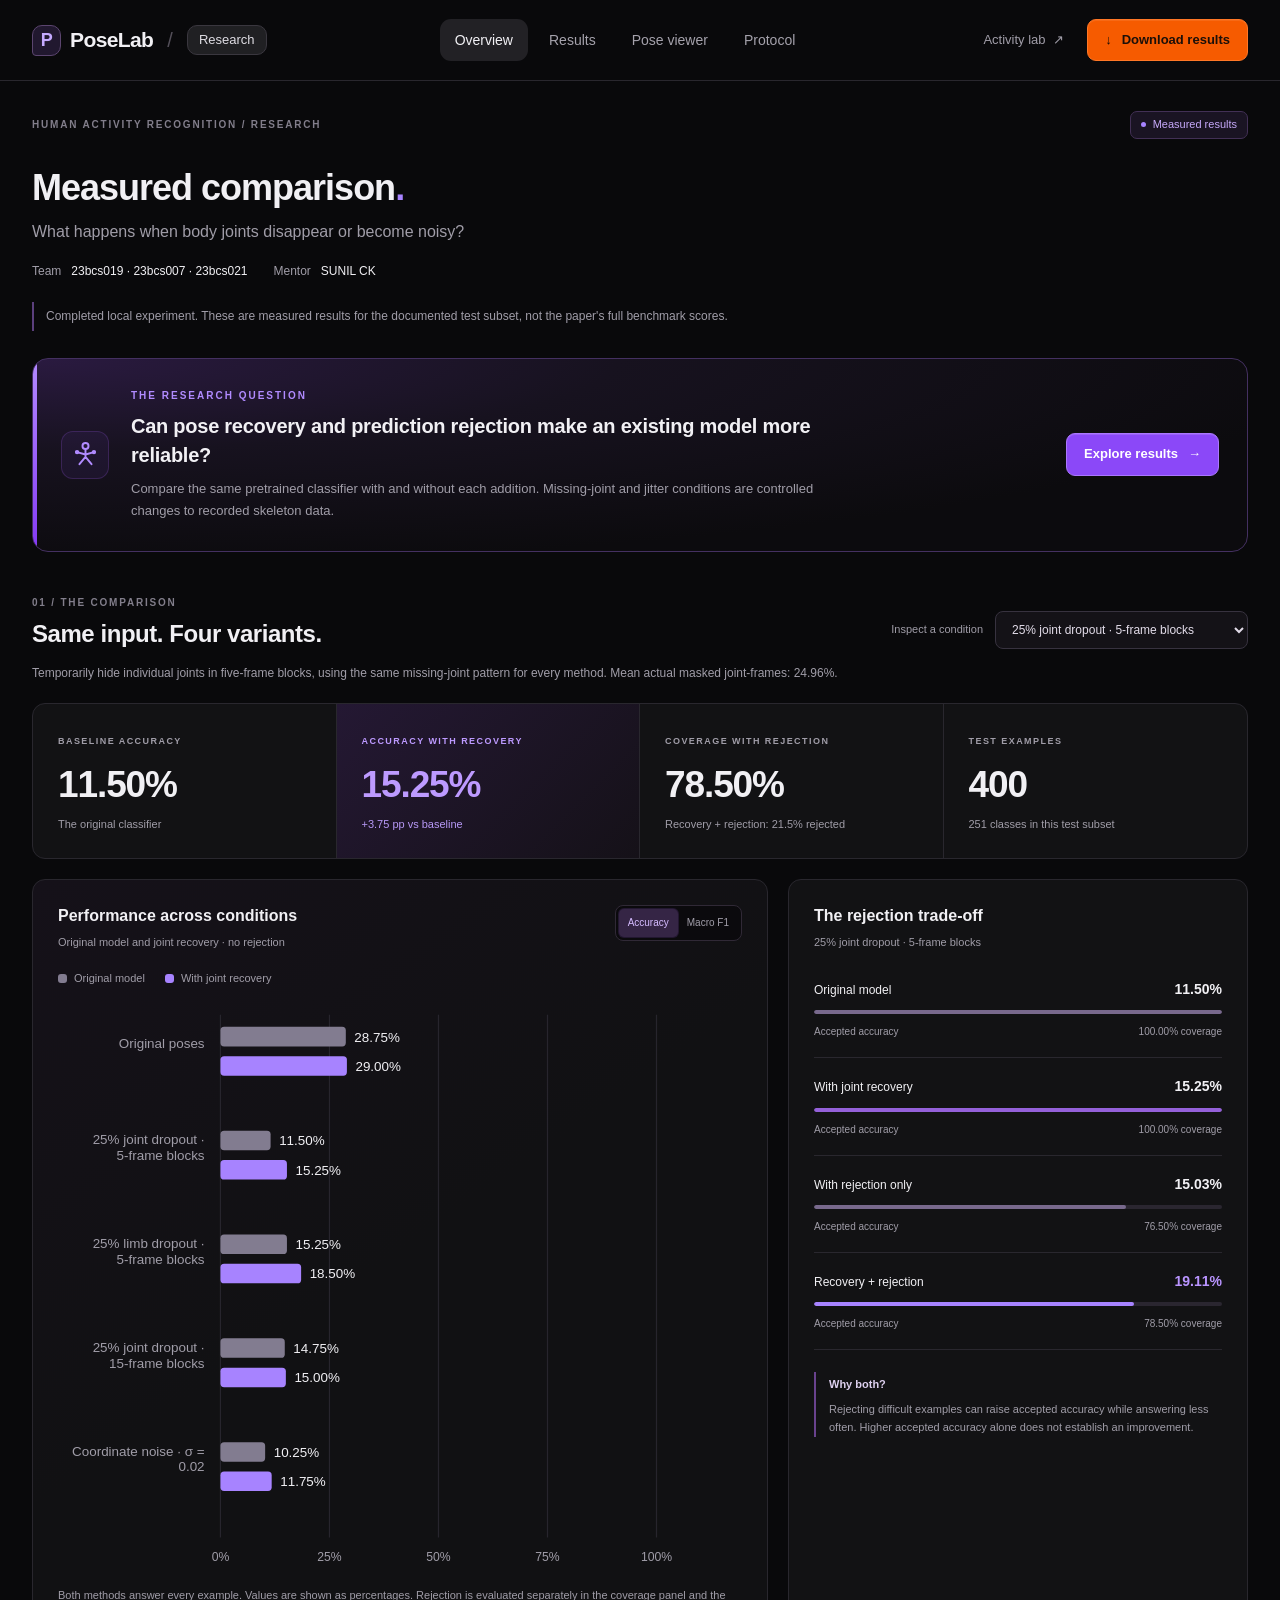
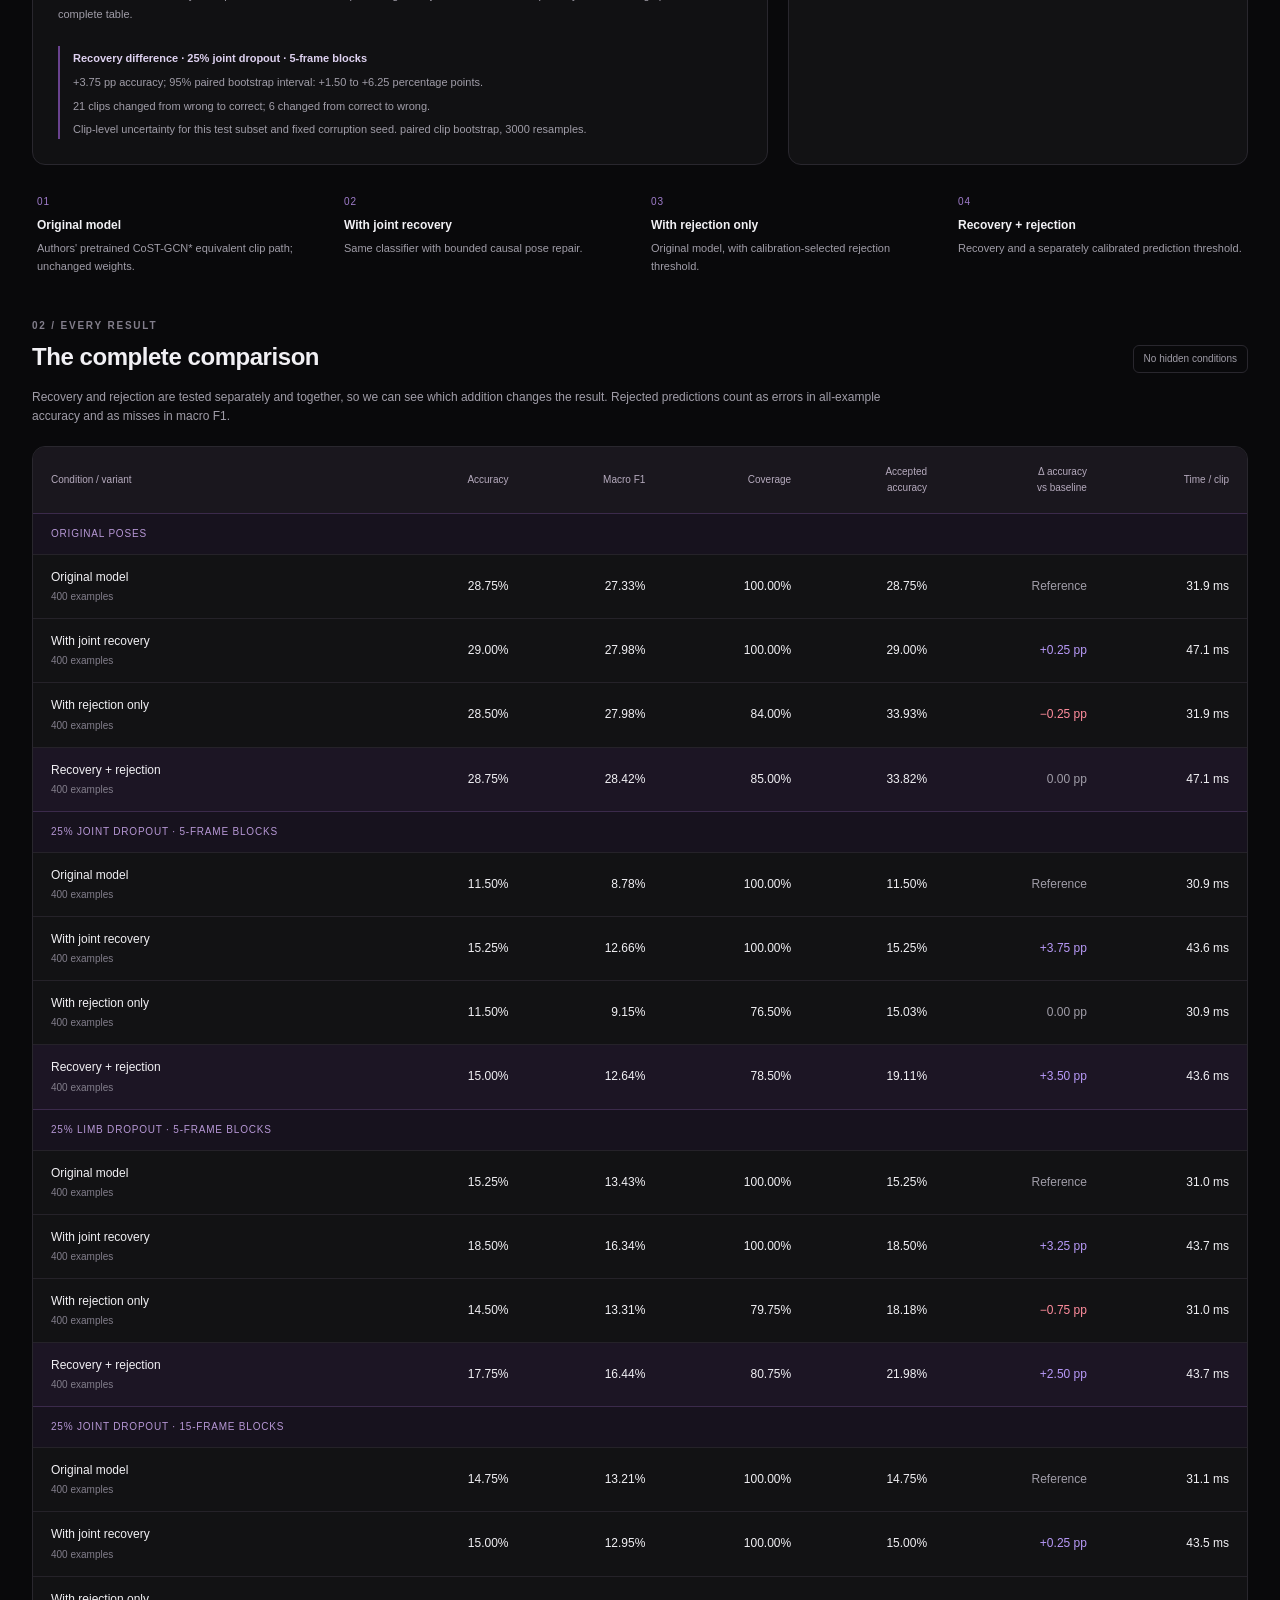
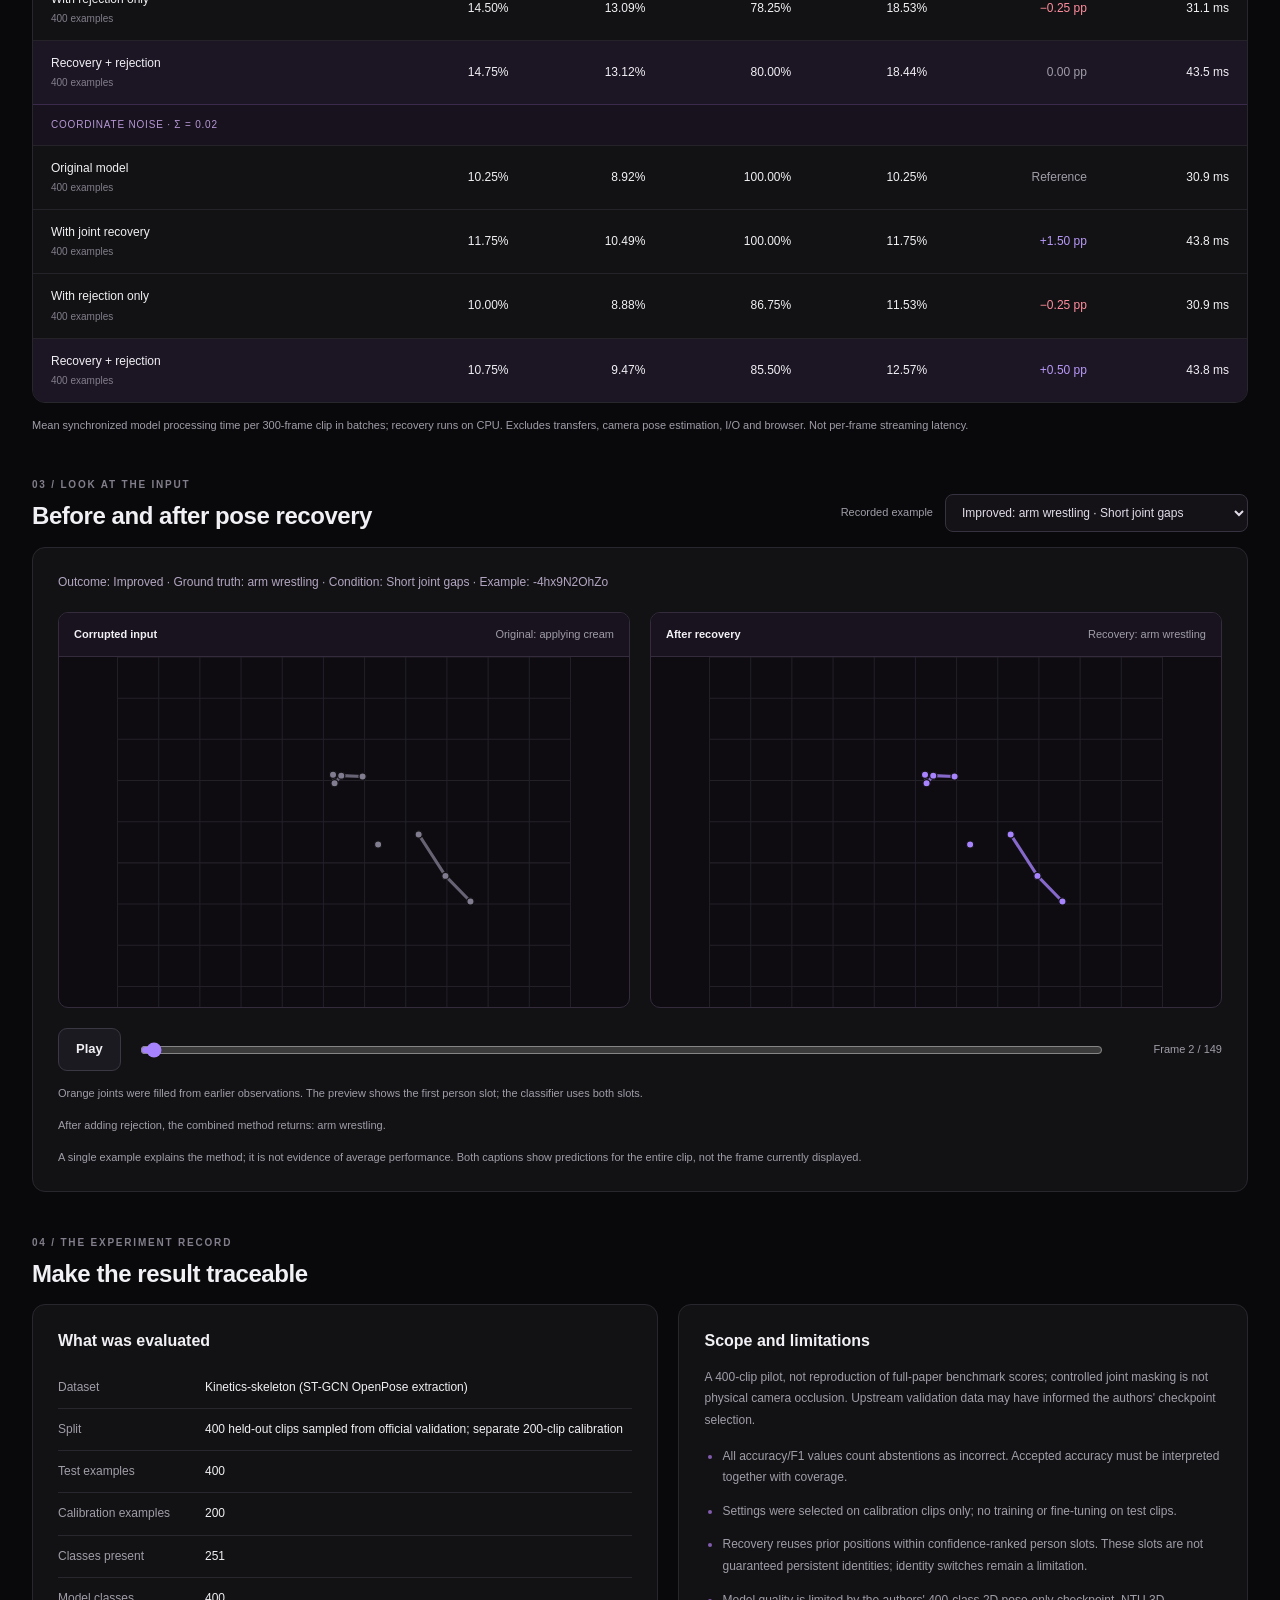
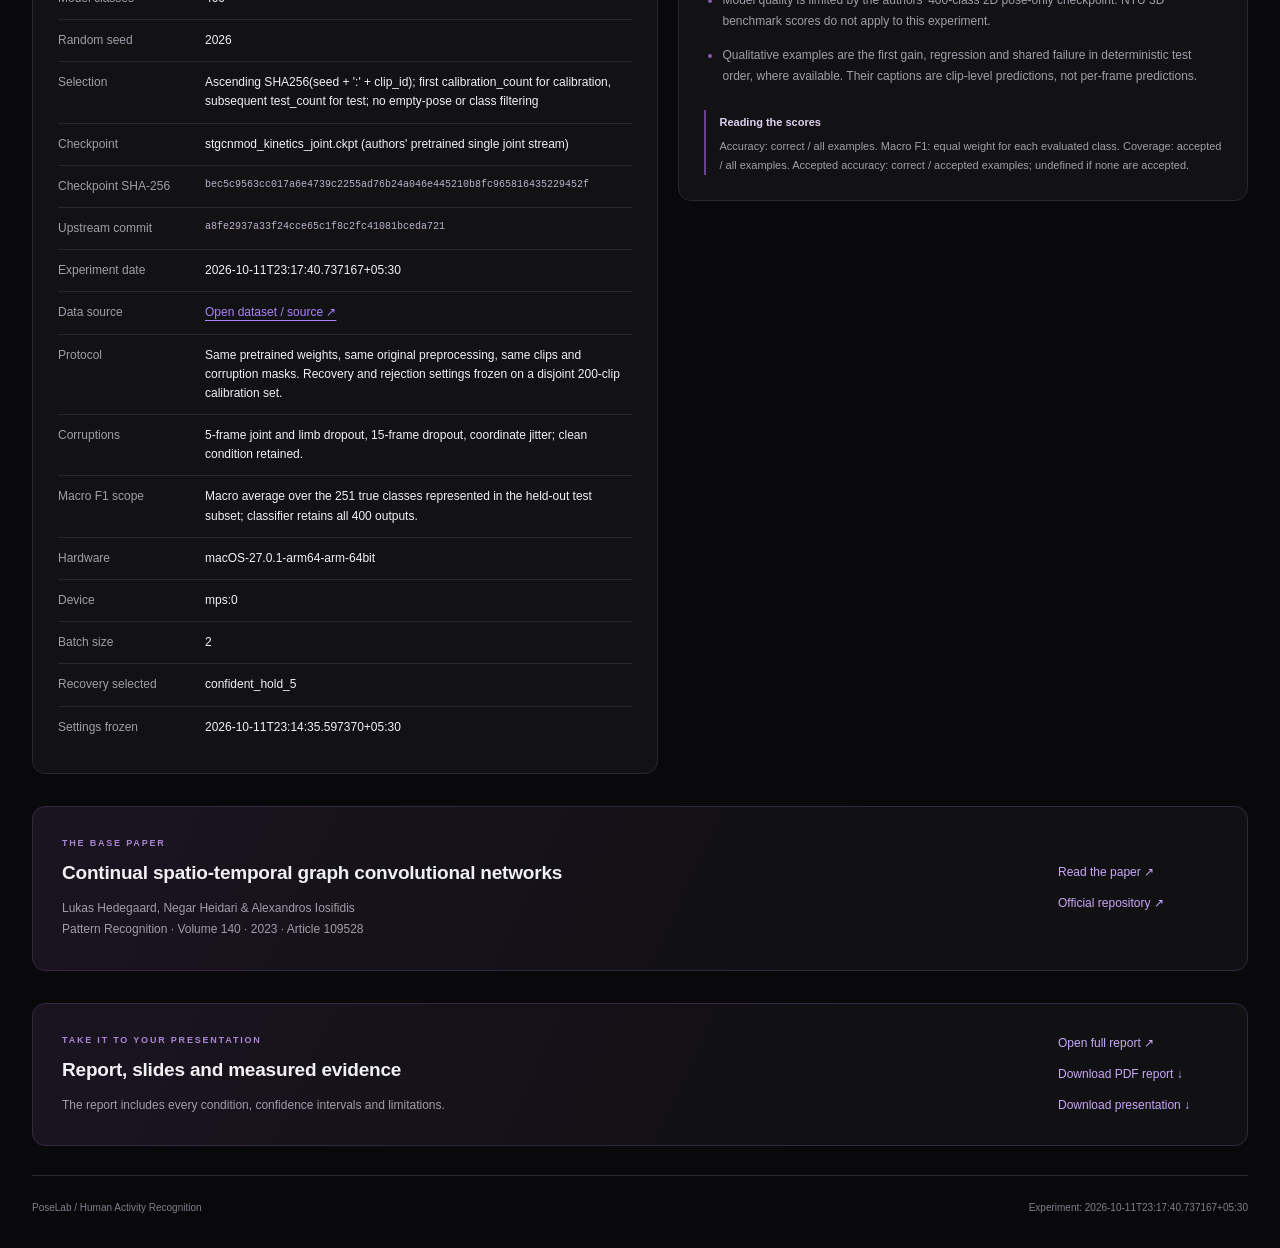
==== commit bbd1f0dd: "Add team roll numbers and mentor to project deliverables" ====
--- a/static/research.html
+++ b/static/research.html
@@ -43,6 +43,10 @@
           </p>
         </div>
       </section>
+      <div class="project-team" aria-label="Project team and mentor">
+        <p><span class="team-label">Team</span>23bcs019 · 23bcs007 · 23bcs021</p>
+        <p><span class="team-label">Mentor</span>SUNIL CK</p>
+      </div>
       <div id="load-status" class="notice" role="status" aria-live="polite">
         Waiting for a completed experiment. This page will display measured
         results when they are available.
--- a/static/research.css
+++ b/static/research.css
@@ -358,6 +358,21 @@
   opacity: .45;
 }
 
+.project-team {
+  display: flex;
+  flex-wrap: wrap;
+  gap: 8px 26px;
+  color: var(--ink);
+  font-size: 12px;
+  margin: 0 0 20px;
+}
+.project-team p {
+  margin: 0;
+}
+.team-label {
+  color: var(--muted);
+  margin-right: 10px;
+}
 .notice {
   font-size: 12px;
   color: #d9b798;
